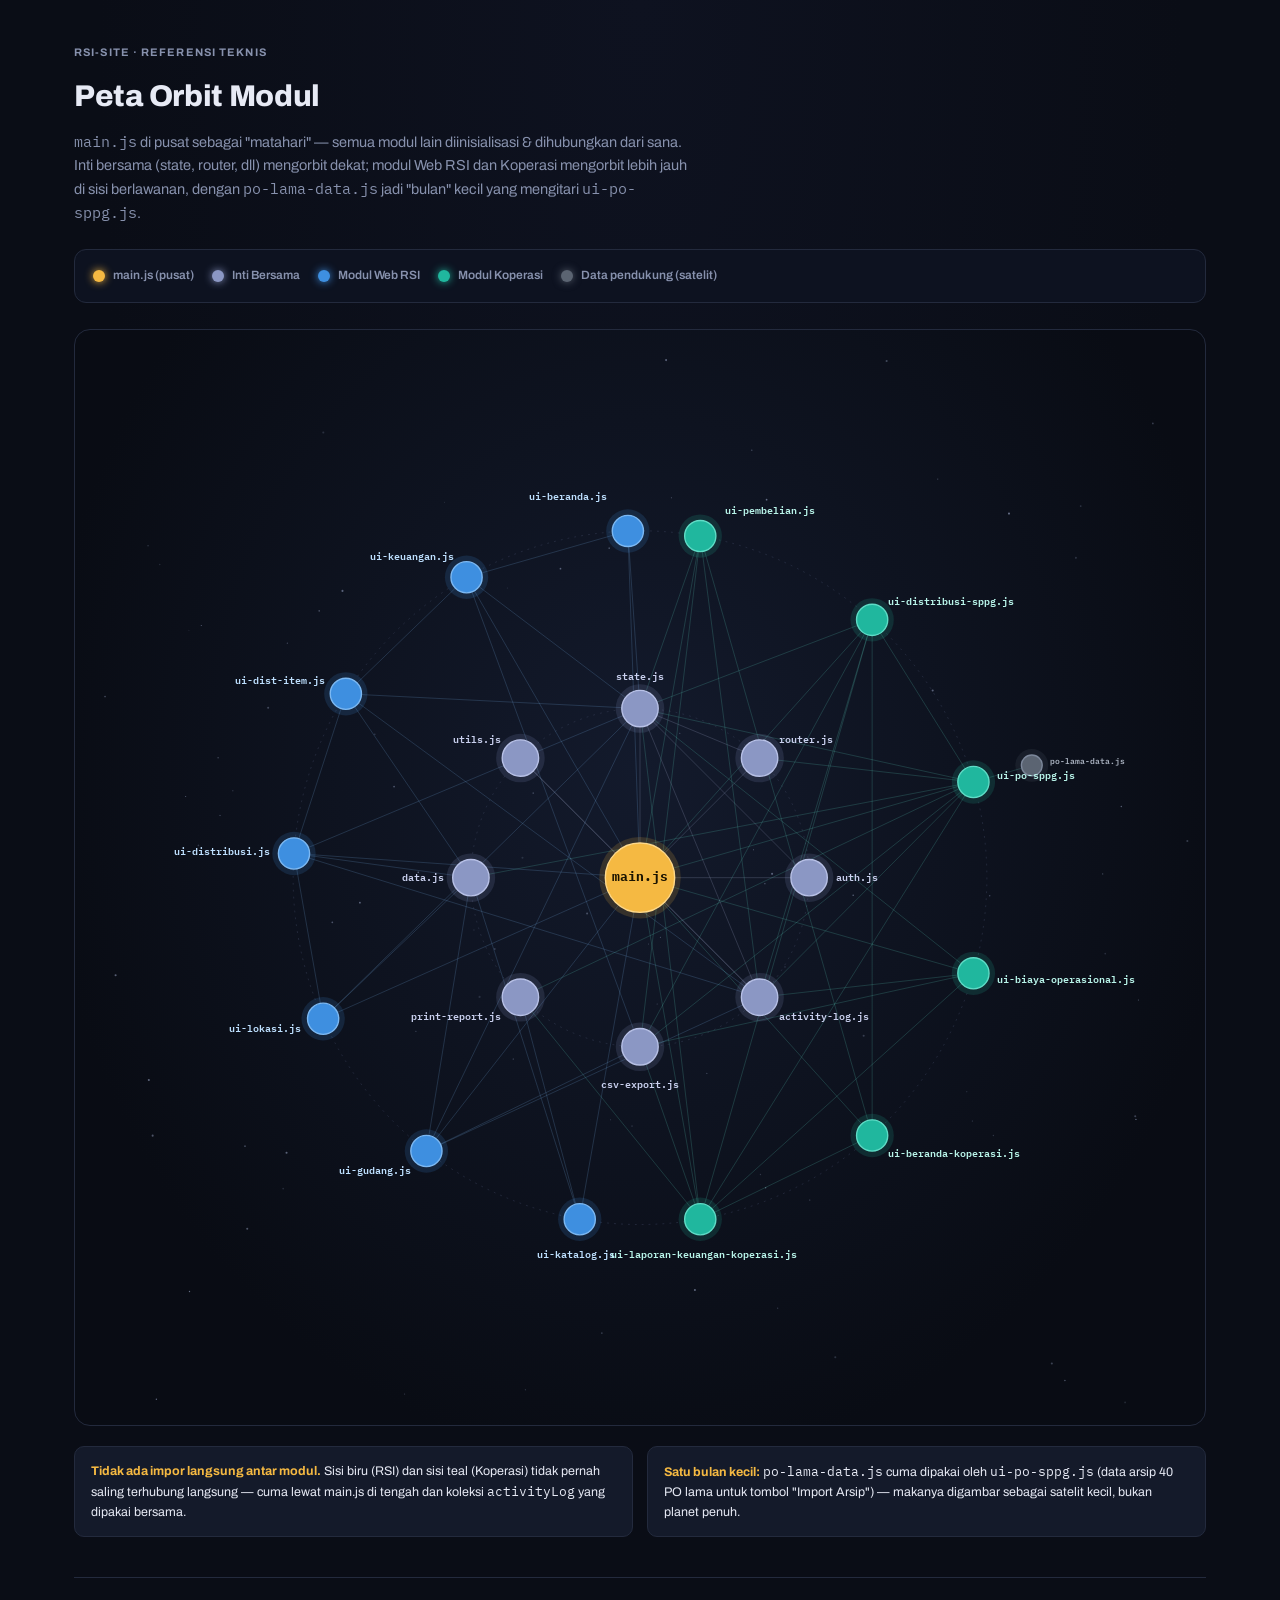
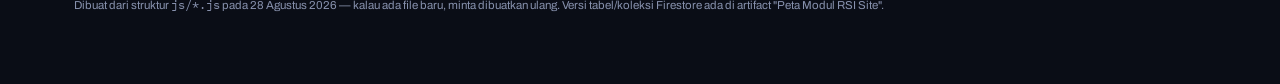
==== docs/peta-modul-orbit.html @ f0ad8dfe "Add PO SPPG workflow, purchase-to-order linking, and margin/profit tracking - New "PO dari SPPG" mod" ====
<!doctype html>
<html lang="id">
<head>
<meta charset="UTF-8">
<title>Peta Orbit Modul — rsi-site</title>
<meta name="viewport" content="width=device-width, initial-scale=1">
<link rel="preconnect" href="https://fonts.googleapis.com">
<link rel="preconnect" href="https://fonts.gstatic.com" crossorigin>
<link href="https://fonts.googleapis.com/css2?family=IBM+Plex+Mono:wght@400;500;600;700&family=Archivo:wght@400;500;600;700;800&display=swap" rel="stylesheet">
<style>
  :root{
    --bg:#0A0D16;
    --bg2:#0E1220;
    --panel:#11162399;
    --ink:#E7EAF5;
    --muted:#8791AD;
    --line:#232A3D;
    --main:#F5B942;
    --shared:#8B97C4;
    --rsi:#3E8FE0;
    --kop:#20B79E;
    --moon:#5B6472;
  }
  *{box-sizing:border-box;}
  body{
    margin:0;background:radial-gradient(ellipse at 50% 0%, var(--bg2) 0%, var(--bg) 60%);
    color:var(--ink);font-family:"Archivo",-apple-system,"Segoe UI",sans-serif;
    line-height:1.6;
  }
  .wrap{max-width:1180px;margin:0 auto;padding:44px 24px 70px;}
  .mono{font-family:"IBM Plex Mono",ui-monospace,monospace;}

  .eyebrow{
    font-size:11px;font-weight:700;letter-spacing:0.1em;text-transform:uppercase;
    color:var(--muted);margin-bottom:10px;
  }
  h1{font-size:30px;font-weight:800;margin:0 0 10px;letter-spacing:-0.01em;text-wrap:balance;}
  .lede{font-size:14.5px;color:var(--muted);max-width:620px;margin:0 0 24px;}

  .legend{
    display:flex;flex-wrap:wrap;gap:18px;padding:16px 18px;border:1px solid var(--line);
    border-radius:12px;background:#0D1220;
  }
  .legend-item{display:flex;align-items:center;gap:8px;font-size:12px;color:var(--muted);font-weight:600;}
  .dot{width:12px;height:12px;border-radius:50%;flex-shrink:0;box-shadow:0 0 8px currentColor;}
  .dot.main{background:var(--main);color:var(--main);}
  .dot.shared{background:var(--shared);color:var(--shared);}
  .dot.rsi{background:var(--rsi);color:var(--rsi);}
  .dot.kop{background:var(--kop);color:var(--kop);}
  .dot.moon{background:var(--moon);color:var(--moon);}

  .diagram-frame{
    margin-top:26px;border:1px solid var(--line);border-radius:16px;
    background:radial-gradient(ellipse at 50% 40%, #131A2C 0%, #090C14 75%);
    overflow-x:auto;padding:10px;
  }
  .diagram-frame svg{display:block;margin:0 auto;max-width:100%;height:auto;min-width:640px;}

  .insight-row{display:grid;grid-template-columns:1fr 1fr;gap:14px;margin-top:20px;}
  @media (max-width:760px){.insight-row{grid-template-columns:1fr;}}
  .insight{
    padding:14px 16px;border-radius:10px;background:#141A2A;border:1px solid var(--line);
    font-size:12.5px;color:var(--ink);
  }
  .insight b{color:var(--main);}

  footer{margin-top:40px;padding-top:18px;border-top:1px solid var(--line);font-size:11.5px;color:var(--muted);}
  footer a{color:var(--rsi);}
</style>
</head>
<body>
<div class="wrap">
  <div class="eyebrow">rsi-site &middot; referensi teknis</div>
  <h1>Peta Orbit Modul</h1>
  <p class="lede"><code class="mono">main.js</code> di pusat sebagai "matahari" — semua modul lain diinisialisasi &amp; dihubungkan dari sana. Inti bersama (state, router, dll) mengorbit dekat; modul Web RSI dan Koperasi mengorbit lebih jauh di sisi berlawanan, dengan <code class="mono">po-lama-data.js</code> jadi "bulan" kecil yang mengitari <code class="mono">ui-po-sppg.js</code>.</p>

  <div class="legend">
    <div class="legend-item"><span class="dot main"></span>main.js (pusat)</div>
    <div class="legend-item"><span class="dot shared"></span>Inti Bersama</div>
    <div class="legend-item"><span class="dot rsi"></span>Modul Web RSI</div>
    <div class="legend-item"><span class="dot kop"></span>Modul Koperasi</div>
    <div class="legend-item"><span class="dot moon"></span>Data pendukung (satelit)</div>
  </div>

  <div class="diagram-frame">
<svg viewBox="0 0 1280 1240" role="img" aria-label="Diagram orbit modul rsi-site: main.js di pusat, inti bersama mengorbit dekat, modul Web RSI dan Koperasi mengorbit lebih jauh di sisi berlawanan.">
<g class="stars"><circle cx="414.5" cy="187.1" r="0.6" fill="#AEBBDE" opacity="0.18"/><circle cx="685.9" cy="453.5" r="0.6" fill="#AEBBDE" opacity="0.51"/><circle cx="274.8" cy="106.6" r="1.2" fill="#AEBBDE" opacity="0.18"/><circle cx="116.1" cy="526.4" r="0.6" fill="#AEBBDE" opacity="0.53"/><circle cx="807.2" cy="722.9" r="0.6" fill="#AEBBDE" opacity="0.38"/><circle cx="507.8" cy="1210.6" r="0.6" fill="#AEBBDE" opacity="0.37"/><circle cx="170.5" cy="519.7" r="0.6" fill="#AEBBDE" opacity="0.38"/><circle cx="717.1" cy="845.7" r="0.6" fill="#AEBBDE" opacity="0.38"/><circle cx="817.8" cy="461.8" r="0.6" fill="#AEBBDE" opacity="0.38"/><circle cx="792.3" cy="615.6" r="1.2" fill="#AEBBDE" opacity="0.46"/><circle cx="596.0" cy="1145.1" r="1.0" fill="#AEBBDE" opacity="0.27"/><circle cx="1016.8" cy="866.8" r="0.8" fill="#AEBBDE" opacity="0.18"/><circle cx="384.3" cy="613.9" r="1.0" fill="#AEBBDE" opacity="0.44"/><circle cx="368.6" cy="1215.4" r="0.6" fill="#AEBBDE" opacity="0.35"/><circle cx="211.2" cy="424.1" r="1.2" fill="#AEBBDE" opacity="0.32"/><circle cx="1231.4" cy="96.2" r="1.0" fill="#AEBBDE" opacity="0.29"/><circle cx="448.2" cy="615.9" r="1.2" fill="#AEBBDE" opacity="0.18"/><circle cx="119.8" cy="334.7" r="0.6" fill="#AEBBDE" opacity="0.17"/><circle cx="897.9" cy="802.4" r="1.2" fill="#AEBBDE" opacity="0.26"/><circle cx="493.8" cy="829.1" r="0.6" fill="#AEBBDE" opacity="0.53"/><circle cx="455.0" cy="757.5" r="1.2" fill="#AEBBDE" opacity="0.17"/><circle cx="983.3" cy="160.4" r="0.8" fill="#AEBBDE" opacity="0.31"/><circle cx="1173.5" cy="615.7" r="0.8" fill="#AEBBDE" opacity="0.33"/><circle cx="703.3" cy="1095.4" r="1.2" fill="#AEBBDE" opacity="0.50"/><circle cx="356.4" cy="515.0" r="1.0" fill="#AEBBDE" opacity="0.42"/><circle cx="487.0" cy="286.1" r="0.6" fill="#AEBBDE" opacity="0.22"/><circle cx="296.9" cy="289.3" r="1.2" fill="#AEBBDE" opacity="0.48"/><circle cx="233.4" cy="349.6" r="0.8" fill="#AEBBDE" opacity="0.32"/><circle cx="472.6" cy="702.3" r="0.8" fill="#AEBBDE" opacity="0.43"/><circle cx="659.8" cy="765.8" r="0.6" fill="#AEBBDE" opacity="0.33"/><circle cx="1114.9" cy="1180.3" r="1.2" fill="#AEBBDE" opacity="0.31"/><circle cx="504.5" cy="597.1" r="1.2" fill="#AEBBDE" opacity="0.17"/><circle cx="86.2" cy="258.9" r="0.8" fill="#AEBBDE" opacity="0.19"/><circle cx="768.9" cy="127.0" r="0.8" fill="#AEBBDE" opacity="0.36"/><circle cx="1214.7" cy="761.0" r="0.6" fill="#AEBBDE" opacity="0.50"/><circle cx="786.0" cy="184.2" r="1.0" fill="#AEBBDE" opacity="0.53"/><circle cx="770.9" cy="587.9" r="0.6" fill="#AEBBDE" opacity="0.49"/><circle cx="1271.2" cy="577.8" r="1.2" fill="#AEBBDE" opacity="0.27"/><circle cx="184.5" cy="929.6" r="1.0" fill="#AEBBDE" opacity="0.34"/><circle cx="885.8" cy="640.3" r="0.8" fill="#AEBBDE" opacity="0.53"/><circle cx="676.2" cy="181.8" r="0.6" fill="#AEBBDE" opacity="0.45"/><circle cx="381.6" cy="797.2" r="0.6" fill="#AEBBDE" opacity="0.43"/><circle cx="334.2" cy="454.7" r="0.8" fill="#AEBBDE" opacity="0.29"/><circle cx="285.2" cy="671.5" r="1.0" fill="#AEBBDE" opacity="0.40"/><circle cx="784.9" cy="977.6" r="0.8" fill="#AEBBDE" opacity="0.47"/><circle cx="1047.5" cy="917.4" r="0.8" fill="#AEBBDE" opacity="0.23"/><circle cx="630.8" cy="906.4" r="0.6" fill="#AEBBDE" opacity="0.47"/><circle cx="604.5" cy="240.1" r="1.0" fill="#AEBBDE" opacity="0.33"/><circle cx="1199.4" cy="1225.2" r="1.0" fill="#AEBBDE" opacity="0.18"/><circle cx="130.8" cy="582.9" r="1.0" fill="#AEBBDE" opacity="0.23"/><circle cx="798.8" cy="1116.4" r="0.6" fill="#AEBBDE" opacity="0.34"/><circle cx="835.8" cy="991.6" r="0.6" fill="#AEBBDE" opacity="0.48"/><circle cx="153.5" cy="481.8" r="0.8" fill="#AEBBDE" opacity="0.34"/><circle cx="228.5" cy="978.5" r="1.0" fill="#AEBBDE" opacity="0.18"/><circle cx="1211.1" cy="895.1" r="1.2" fill="#AEBBDE" opacity="0.31"/><circle cx="1211.9" cy="898.8" r="0.8" fill="#AEBBDE" opacity="0.55"/><circle cx="35.3" cy="732.6" r="1.2" fill="#AEBBDE" opacity="0.47"/><circle cx="187.1" cy="1024.9" r="1.2" fill="#AEBBDE" opacity="0.41"/><circle cx="448.5" cy="680.3" r="0.8" fill="#AEBBDE" opacity="0.16"/><circle cx="1023.2" cy="900.7" r="0.6" fill="#AEBBDE" opacity="0.36"/><circle cx="1195.0" cy="537.9" r="0.8" fill="#AEBBDE" opacity="0.48"/><circle cx="270.1" cy="312.3" r="1.0" fill="#AEBBDE" opacity="0.35"/><circle cx="977.5" cy="404.2" r="1.2" fill="#AEBBDE" opacity="0.48"/><circle cx="78.0" cy="917.5" r="1.2" fill="#AEBBDE" opacity="0.41"/><circle cx="1043.3" cy="640.8" r="0.8" fill="#AEBBDE" opacity="0.36"/><circle cx="670.1" cy="23.2" r="1.2" fill="#AEBBDE" opacity="0.46"/><circle cx="778.9" cy="962.3" r="0.8" fill="#AEBBDE" opacity="0.22"/><circle cx="606.1" cy="899.2" r="0.6" fill="#AEBBDE" opacity="0.28"/><circle cx="663.5" cy="688.7" r="0.6" fill="#AEBBDE" opacity="0.50"/><circle cx="72.7" cy="237.2" r="0.6" fill="#AEBBDE" opacity="0.46"/><circle cx="649.9" cy="696.5" r="0.6" fill="#AEBBDE" opacity="0.33"/><circle cx="784.0" cy="626.9" r="0.8" fill="#AEBBDE" opacity="0.43"/><circle cx="579.0" cy="661.3" r="1.2" fill="#AEBBDE" opacity="0.35"/><circle cx="317.0" cy="648.8" r="1.0" fill="#AEBBDE" opacity="0.52"/><circle cx="1142.7" cy="251.2" r="1.2" fill="#AEBBDE" opacity="0.20"/><circle cx="155.7" cy="548.2" r="0.6" fill="#AEBBDE" opacity="0.42"/><circle cx="548.3" cy="263.7" r="1.0" fill="#AEBBDE" opacity="0.46"/><circle cx="1148.2" cy="191.5" r="1.0" fill="#AEBBDE" opacity="0.21"/><circle cx="1130.0" cy="1199.8" r="0.8" fill="#AEBBDE" opacity="0.45"/><circle cx="120.5" cy="1097.3" r="0.8" fill="#AEBBDE" opacity="0.55"/><circle cx="1065.5" cy="200.2" r="1.2" fill="#AEBBDE" opacity="0.55"/><circle cx="516.9" cy="522.4" r="1.0" fill="#AEBBDE" opacity="0.28"/><circle cx="924.4" cy="24.2" r="1.2" fill="#AEBBDE" opacity="0.33"/><circle cx="23.1" cy="411.1" r="1.0" fill="#AEBBDE" opacity="0.35"/><circle cx="82.3" cy="1221.5" r="0.8" fill="#AEBBDE" opacity="0.54"/><circle cx="134.1" cy="329.3" r="0.6" fill="#AEBBDE" opacity="0.51"/><circle cx="232.4" cy="937.2" r="1.2" fill="#AEBBDE" opacity="0.49"/><circle cx="865.2" cy="1173.0" r="1.2" fill="#AEBBDE" opacity="0.21"/><circle cx="1176.5" cy="707.5" r="1.0" fill="#AEBBDE" opacity="0.19"/><circle cx="73.6" cy="853.4" r="1.2" fill="#AEBBDE" opacity="0.51"/></g>
<circle cx="640" cy="620" r="195" fill="none" stroke="#39415A" stroke-width="1" stroke-dasharray="2 6" opacity="0.6"/>
<circle cx="640" cy="620" r="400" fill="none" stroke="#39415A" stroke-width="1" stroke-dasharray="2 6" opacity="0.6"/>
<g class="edges"><line x1="640.0" y1="620.0" x2="640.0" y2="425.0" stroke="#B7C0E6" stroke-width="1" opacity="0.22"/><line x1="640.0" y1="620.0" x2="502.1" y2="482.1" stroke="#B7C0E6" stroke-width="1" opacity="0.22"/><line x1="640.0" y1="620.0" x2="777.9" y2="482.1" stroke="#B7C0E6" stroke-width="1" opacity="0.22"/><line x1="640.0" y1="620.0" x2="835.0" y2="620.0" stroke="#B7C0E6" stroke-width="1" opacity="0.22"/><line x1="640.0" y1="620.0" x2="777.9" y2="757.9" stroke="#B7C0E6" stroke-width="1" opacity="0.22"/><line x1="640.0" y1="620.0" x2="570.5" y2="1013.9" stroke="#7CB8F2" stroke-width="1" opacity="0.22"/><line x1="640.0" y1="620.0" x2="393.7" y2="935.2" stroke="#7CB8F2" stroke-width="1" opacity="0.22"/><line x1="640.0" y1="620.0" x2="274.6" y2="782.7" stroke="#7CB8F2" stroke-width="1" opacity="0.22"/><line x1="640.0" y1="620.0" x2="241.0" y2="592.1" stroke="#7CB8F2" stroke-width="1" opacity="0.22"/><line x1="640.0" y1="620.0" x2="440.0" y2="273.6" stroke="#7CB8F2" stroke-width="1" opacity="0.22"/><line x1="640.0" y1="620.0" x2="626.0" y2="220.2" stroke="#7CB8F2" stroke-width="1" opacity="0.22"/><line x1="640.0" y1="620.0" x2="709.5" y2="226.1" stroke="#5FDCC6" stroke-width="1" opacity="0.22"/><line x1="640.0" y1="620.0" x2="907.7" y2="322.7" stroke="#5FDCC6" stroke-width="1" opacity="0.22"/><line x1="640.0" y1="620.0" x2="1024.5" y2="509.7" stroke="#5FDCC6" stroke-width="1" opacity="0.22"/><line x1="640.0" y1="620.0" x2="1024.5" y2="730.3" stroke="#5FDCC6" stroke-width="1" opacity="0.22"/><line x1="640.0" y1="620.0" x2="907.7" y2="917.3" stroke="#5FDCC6" stroke-width="1" opacity="0.22"/><line x1="640.0" y1="620.0" x2="709.5" y2="1013.9" stroke="#5FDCC6" stroke-width="1" opacity="0.22"/><line x1="777.9" y1="482.1" x2="640.0" y2="425.0" stroke="#B7C0E6" stroke-width="1" opacity="0.22"/><line x1="835.0" y1="620.0" x2="640.0" y2="425.0" stroke="#B7C0E6" stroke-width="1" opacity="0.22"/><line x1="777.9" y1="757.9" x2="640.0" y2="425.0" stroke="#B7C0E6" stroke-width="1" opacity="0.22"/><line x1="777.9" y1="757.9" x2="502.1" y2="482.1" stroke="#B7C0E6" stroke-width="1" opacity="0.22"/><line x1="570.5" y1="1013.9" x2="445.0" y2="620.0" stroke="#7CB8F2" stroke-width="1" opacity="0.22"/><line x1="570.5" y1="1013.9" x2="502.1" y2="757.9" stroke="#7CB8F2" stroke-width="1" opacity="0.22"/><line x1="393.7" y1="935.2" x2="640.0" y2="425.0" stroke="#7CB8F2" stroke-width="1" opacity="0.22"/><line x1="393.7" y1="935.2" x2="445.0" y2="620.0" stroke="#7CB8F2" stroke-width="1" opacity="0.22"/><line x1="393.7" y1="935.2" x2="777.9" y2="757.9" stroke="#7CB8F2" stroke-width="1" opacity="0.22"/><line x1="393.7" y1="935.2" x2="640.0" y2="815.0" stroke="#7CB8F2" stroke-width="1" opacity="0.22"/><line x1="274.6" y1="782.7" x2="640.0" y2="425.0" stroke="#7CB8F2" stroke-width="1" opacity="0.22"/><line x1="274.6" y1="782.7" x2="445.0" y2="620.0" stroke="#7CB8F2" stroke-width="1" opacity="0.22"/><line x1="241.0" y1="592.1" x2="640.0" y2="425.0" stroke="#7CB8F2" stroke-width="1" opacity="0.22"/><line x1="241.0" y1="592.1" x2="445.0" y2="620.0" stroke="#7CB8F2" stroke-width="1" opacity="0.22"/><line x1="241.0" y1="592.1" x2="300.8" y2="408.0" stroke="#7CB8F2" stroke-width="1" opacity="0.22"/><line x1="241.0" y1="592.1" x2="274.6" y2="782.7" stroke="#7CB8F2" stroke-width="1" opacity="0.22"/><line x1="241.0" y1="592.1" x2="777.9" y2="757.9" stroke="#7CB8F2" stroke-width="1" opacity="0.22"/><line x1="300.8" y1="408.0" x2="640.0" y2="425.0" stroke="#7CB8F2" stroke-width="1" opacity="0.22"/><line x1="300.8" y1="408.0" x2="445.0" y2="620.0" stroke="#7CB8F2" stroke-width="1" opacity="0.22"/><line x1="300.8" y1="408.0" x2="777.9" y2="757.9" stroke="#7CB8F2" stroke-width="1" opacity="0.22"/><line x1="440.0" y1="273.6" x2="640.0" y2="425.0" stroke="#7CB8F2" stroke-width="1" opacity="0.22"/><line x1="440.0" y1="273.6" x2="300.8" y2="408.0" stroke="#7CB8F2" stroke-width="1" opacity="0.22"/><line x1="440.0" y1="273.6" x2="640.0" y2="815.0" stroke="#7CB8F2" stroke-width="1" opacity="0.22"/><line x1="626.0" y1="220.2" x2="640.0" y2="425.0" stroke="#7CB8F2" stroke-width="1" opacity="0.22"/><line x1="626.0" y1="220.2" x2="440.0" y2="273.6" stroke="#7CB8F2" stroke-width="1" opacity="0.22"/><line x1="709.5" y1="226.1" x2="640.0" y2="425.0" stroke="#5FDCC6" stroke-width="1" opacity="0.22"/><line x1="709.5" y1="226.1" x2="777.9" y2="757.9" stroke="#5FDCC6" stroke-width="1" opacity="0.22"/><line x1="709.5" y1="226.1" x2="640.0" y2="815.0" stroke="#5FDCC6" stroke-width="1" opacity="0.22"/><line x1="907.7" y1="322.7" x2="640.0" y2="425.0" stroke="#5FDCC6" stroke-width="1" opacity="0.22"/><line x1="907.7" y1="322.7" x2="777.9" y2="757.9" stroke="#5FDCC6" stroke-width="1" opacity="0.22"/><line x1="907.7" y1="322.7" x2="640.0" y2="815.0" stroke="#5FDCC6" stroke-width="1" opacity="0.22"/><line x1="907.7" y1="322.7" x2="1024.5" y2="509.7" stroke="#5FDCC6" stroke-width="1" opacity="0.22"/><line x1="1024.5" y1="509.7" x2="640.0" y2="425.0" stroke="#5FDCC6" stroke-width="1" opacity="0.22"/><line x1="1024.5" y1="509.7" x2="445.0" y2="620.0" stroke="#5FDCC6" stroke-width="1" opacity="0.22"/><line x1="1024.5" y1="509.7" x2="777.9" y2="757.9" stroke="#5FDCC6" stroke-width="1" opacity="0.22"/><line x1="1024.5" y1="509.7" x2="640.0" y2="815.0" stroke="#5FDCC6" stroke-width="1" opacity="0.22"/><line x1="1024.5" y1="509.7" x2="502.1" y2="757.9" stroke="#5FDCC6" stroke-width="1" opacity="0.22"/><line x1="1024.5" y1="509.7" x2="777.9" y2="482.1" stroke="#5FDCC6" stroke-width="1" opacity="0.22"/><line x1="1024.5" y1="509.7" x2="1091.8" y2="490.5" stroke="#5FDCC6" stroke-width="1" opacity="0.22"/><line x1="1024.5" y1="730.3" x2="640.0" y2="425.0" stroke="#5FDCC6" stroke-width="1" opacity="0.22"/><line x1="1024.5" y1="730.3" x2="777.9" y2="757.9" stroke="#5FDCC6" stroke-width="1" opacity="0.22"/><line x1="1024.5" y1="730.3" x2="640.0" y2="815.0" stroke="#5FDCC6" stroke-width="1" opacity="0.22"/><line x1="907.7" y1="917.3" x2="709.5" y2="226.1" stroke="#5FDCC6" stroke-width="1" opacity="0.22"/><line x1="907.7" y1="917.3" x2="907.7" y2="322.7" stroke="#5FDCC6" stroke-width="1" opacity="0.22"/><line x1="907.7" y1="917.3" x2="709.5" y2="1013.9" stroke="#5FDCC6" stroke-width="1" opacity="0.22"/><line x1="709.5" y1="1013.9" x2="640.0" y2="425.0" stroke="#5FDCC6" stroke-width="1" opacity="0.22"/><line x1="709.5" y1="1013.9" x2="907.7" y2="322.7" stroke="#5FDCC6" stroke-width="1" opacity="0.22"/><line x1="709.5" y1="1013.9" x2="1024.5" y2="509.7" stroke="#5FDCC6" stroke-width="1" opacity="0.22"/><line x1="709.5" y1="1013.9" x2="1024.5" y2="730.3" stroke="#5FDCC6" stroke-width="1" opacity="0.22"/><line x1="709.5" y1="1013.9" x2="640.0" y2="815.0" stroke="#5FDCC6" stroke-width="1" opacity="0.22"/><line x1="709.5" y1="1013.9" x2="502.1" y2="757.9" stroke="#5FDCC6" stroke-width="1" opacity="0.22"/></g>
<g class="nodes">
    <circle cx="640.0" cy="620.0" r="47" fill="#F5B942" opacity="0.16"/>
    <circle cx="640.0" cy="620.0" r="40" fill="#F5B942" stroke="#FFD98A" stroke-width="1.6"/>

    <circle cx="640.0" cy="425.0" r="28" fill="#8B97C4" opacity="0.16"/>
    <circle cx="640.0" cy="425.0" r="21" fill="#8B97C4" stroke="#B7C0E6" stroke-width="1.6"/>

    <circle cx="777.9" cy="482.1" r="28" fill="#8B97C4" opacity="0.16"/>
    <circle cx="777.9" cy="482.1" r="21" fill="#8B97C4" stroke="#B7C0E6" stroke-width="1.6"/>

    <circle cx="835.0" cy="620.0" r="28" fill="#8B97C4" opacity="0.16"/>
    <circle cx="835.0" cy="620.0" r="21" fill="#8B97C4" stroke="#B7C0E6" stroke-width="1.6"/>

    <circle cx="777.9" cy="757.9" r="28" fill="#8B97C4" opacity="0.16"/>
    <circle cx="777.9" cy="757.9" r="21" fill="#8B97C4" stroke="#B7C0E6" stroke-width="1.6"/>

    <circle cx="640.0" cy="815.0" r="28" fill="#8B97C4" opacity="0.16"/>
    <circle cx="640.0" cy="815.0" r="21" fill="#8B97C4" stroke="#B7C0E6" stroke-width="1.6"/>

    <circle cx="502.1" cy="757.9" r="28" fill="#8B97C4" opacity="0.16"/>
    <circle cx="502.1" cy="757.9" r="21" fill="#8B97C4" stroke="#B7C0E6" stroke-width="1.6"/>

    <circle cx="445.0" cy="620.0" r="28" fill="#8B97C4" opacity="0.16"/>
    <circle cx="445.0" cy="620.0" r="21" fill="#8B97C4" stroke="#B7C0E6" stroke-width="1.6"/>

    <circle cx="502.1" cy="482.1" r="28" fill="#8B97C4" opacity="0.16"/>
    <circle cx="502.1" cy="482.1" r="21" fill="#8B97C4" stroke="#B7C0E6" stroke-width="1.6"/>

    <circle cx="570.5" cy="1013.9" r="25" fill="#3E8FE0" opacity="0.16"/>
    <circle cx="570.5" cy="1013.9" r="18" fill="#3E8FE0" stroke="#7CB8F2" stroke-width="1.6"/>

    <circle cx="393.7" cy="935.2" r="25" fill="#3E8FE0" opacity="0.16"/>
    <circle cx="393.7" cy="935.2" r="18" fill="#3E8FE0" stroke="#7CB8F2" stroke-width="1.6"/>

    <circle cx="274.6" cy="782.7" r="25" fill="#3E8FE0" opacity="0.16"/>
    <circle cx="274.6" cy="782.7" r="18" fill="#3E8FE0" stroke="#7CB8F2" stroke-width="1.6"/>

    <circle cx="241.0" cy="592.1" r="25" fill="#3E8FE0" opacity="0.16"/>
    <circle cx="241.0" cy="592.1" r="18" fill="#3E8FE0" stroke="#7CB8F2" stroke-width="1.6"/>

    <circle cx="300.8" cy="408.0" r="25" fill="#3E8FE0" opacity="0.16"/>
    <circle cx="300.8" cy="408.0" r="18" fill="#3E8FE0" stroke="#7CB8F2" stroke-width="1.6"/>

    <circle cx="440.0" cy="273.6" r="25" fill="#3E8FE0" opacity="0.16"/>
    <circle cx="440.0" cy="273.6" r="18" fill="#3E8FE0" stroke="#7CB8F2" stroke-width="1.6"/>

    <circle cx="626.0" cy="220.2" r="25" fill="#3E8FE0" opacity="0.16"/>
    <circle cx="626.0" cy="220.2" r="18" fill="#3E8FE0" stroke="#7CB8F2" stroke-width="1.6"/>

    <circle cx="709.5" cy="226.1" r="25" fill="#20B79E" opacity="0.16"/>
    <circle cx="709.5" cy="226.1" r="18" fill="#20B79E" stroke="#5FDCC6" stroke-width="1.6"/>

    <circle cx="907.7" cy="322.7" r="25" fill="#20B79E" opacity="0.16"/>
    <circle cx="907.7" cy="322.7" r="18" fill="#20B79E" stroke="#5FDCC6" stroke-width="1.6"/>

    <circle cx="1024.5" cy="509.7" r="25" fill="#20B79E" opacity="0.16"/>
    <circle cx="1024.5" cy="509.7" r="18" fill="#20B79E" stroke="#5FDCC6" stroke-width="1.6"/>

    <circle cx="1024.5" cy="730.3" r="25" fill="#20B79E" opacity="0.16"/>
    <circle cx="1024.5" cy="730.3" r="18" fill="#20B79E" stroke="#5FDCC6" stroke-width="1.6"/>

    <circle cx="907.7" cy="917.3" r="25" fill="#20B79E" opacity="0.16"/>
    <circle cx="907.7" cy="917.3" r="18" fill="#20B79E" stroke="#5FDCC6" stroke-width="1.6"/>

    <circle cx="709.5" cy="1013.9" r="25" fill="#20B79E" opacity="0.16"/>
    <circle cx="709.5" cy="1013.9" r="18" fill="#20B79E" stroke="#5FDCC6" stroke-width="1.6"/>

    <circle cx="1091.8" cy="490.5" r="19" fill="#5B6472" opacity="0.16"/>
    <circle cx="1091.8" cy="490.5" r="12" fill="#5B6472" stroke="#7C879A" stroke-width="1.6"/>
    </g>
<g class="labels" font-family="IBM Plex Mono, monospace"><text x="640.0" y="624.0" text-anchor="middle" font-size="15" font-weight="800" fill="#1A1300">main.js</text><text x="640.0" y="392.0" text-anchor="middle" font-size="11.5" font-weight="600" fill="#C9D0EE">state.js</text><text x="799.8" y="464.2" text-anchor="start" font-size="11.5" font-weight="600" fill="#C9D0EE">router.js</text><text x="866.0" y="624.0" text-anchor="start" font-size="11.5" font-weight="600" fill="#C9D0EE">auth.js</text><text x="799.8" y="783.8" text-anchor="start" font-size="11.5" font-weight="600" fill="#C9D0EE">activity-log.js</text><text x="640.0" y="863.0" text-anchor="middle" font-size="11.5" font-weight="600" fill="#C9D0EE">csv-export.js</text><text x="480.2" y="783.8" text-anchor="end" font-size="11.5" font-weight="600" fill="#C9D0EE">print-report.js</text><text x="414.0" y="624.0" text-anchor="end" font-size="11.5" font-weight="600" fill="#C9D0EE">data.js</text><text x="480.2" y="464.2" text-anchor="end" font-size="11.5" font-weight="600" fill="#C9D0EE">utils.js</text><text x="565.7" y="1058.5" text-anchor="middle" font-size="11" font-weight="600" fill="#BEE0FF">ui-katalog.js</text><text x="376.5" y="961.3" text-anchor="end" font-size="11" font-weight="600" fill="#BEE0FF">ui-gudang.js</text><text x="249.0" y="798.1" text-anchor="end" font-size="11" font-weight="600" fill="#BEE0FF">ui-lokasi.js</text><text x="213.0" y="594.1" text-anchor="end" font-size="11" font-weight="600" fill="#BEE0FF">ui-distribusi.js</text><text x="277.0" y="397.2" text-anchor="end" font-size="11" font-weight="600" fill="#BEE0FF">ui-dist-item.js</text><text x="426.0" y="253.3" text-anchor="end" font-size="11" font-weight="600" fill="#BEE0FF">ui-keuangan.js</text><text x="602.0" y="185.0" text-anchor="end" font-size="11" font-weight="600" fill="#BEE0FF">ui-beranda.js</text><text x="737.5" y="201.0" text-anchor="start" font-size="11" font-weight="600" fill="#B9F5EA">ui-pembelian.js</text><text x="926.4" y="305.9" text-anchor="start" font-size="11" font-weight="600" fill="#B9F5EA">ui-distribusi-sppg.js</text><text x="1051.4" y="506.0" text-anchor="start" font-size="11" font-weight="600" fill="#B9F5EA">ui-po-sppg.js</text><text x="1051.4" y="742.0" text-anchor="start" font-size="11" font-weight="600" fill="#B9F5EA">ui-biaya-operasional.js</text><text x="926.4" y="942.1" text-anchor="start" font-size="11" font-weight="600" fill="#B9F5EA">ui-beranda-koperasi.js</text><text x="714.3" y="1058.5" text-anchor="middle" font-size="11" font-weight="600" fill="#B9F5EA">ui-laporan-keuangan-koperasi.js</text><text x="1112.9" y="488.4" text-anchor="start" font-size="9.5" font-weight="600" fill="#AAB2C0">po-lama-data.js</text></g>
</svg>
  </div>

  <div class="insight-row">
    <div class="insight"><b>Tidak ada impor langsung antar modul.</b> Sisi biru (RSI) dan sisi teal (Koperasi) tidak pernah saling terhubung langsung — cuma lewat main.js di tengah dan koleksi <code class="mono">activityLog</code> yang dipakai bersama.</div>
    <div class="insight"><b>Satu bulan kecil:</b> <code class="mono">po-lama-data.js</code> cuma dipakai oleh <code class="mono">ui-po-sppg.js</code> (data arsip 40 PO lama untuk tombol "Import Arsip") — makanya digambar sebagai satelit kecil, bukan planet penuh.</div>
  </div>

  <footer>Dibuat dari struktur <code class="mono">js/*.js</code> pada 28 Agustus 2026 — kalau ada file baru, minta dibuatkan ulang. Versi tabel/koleksi Firestore ada di artifact "Peta Modul RSI Site".</footer>
</div>
</body>
</html>
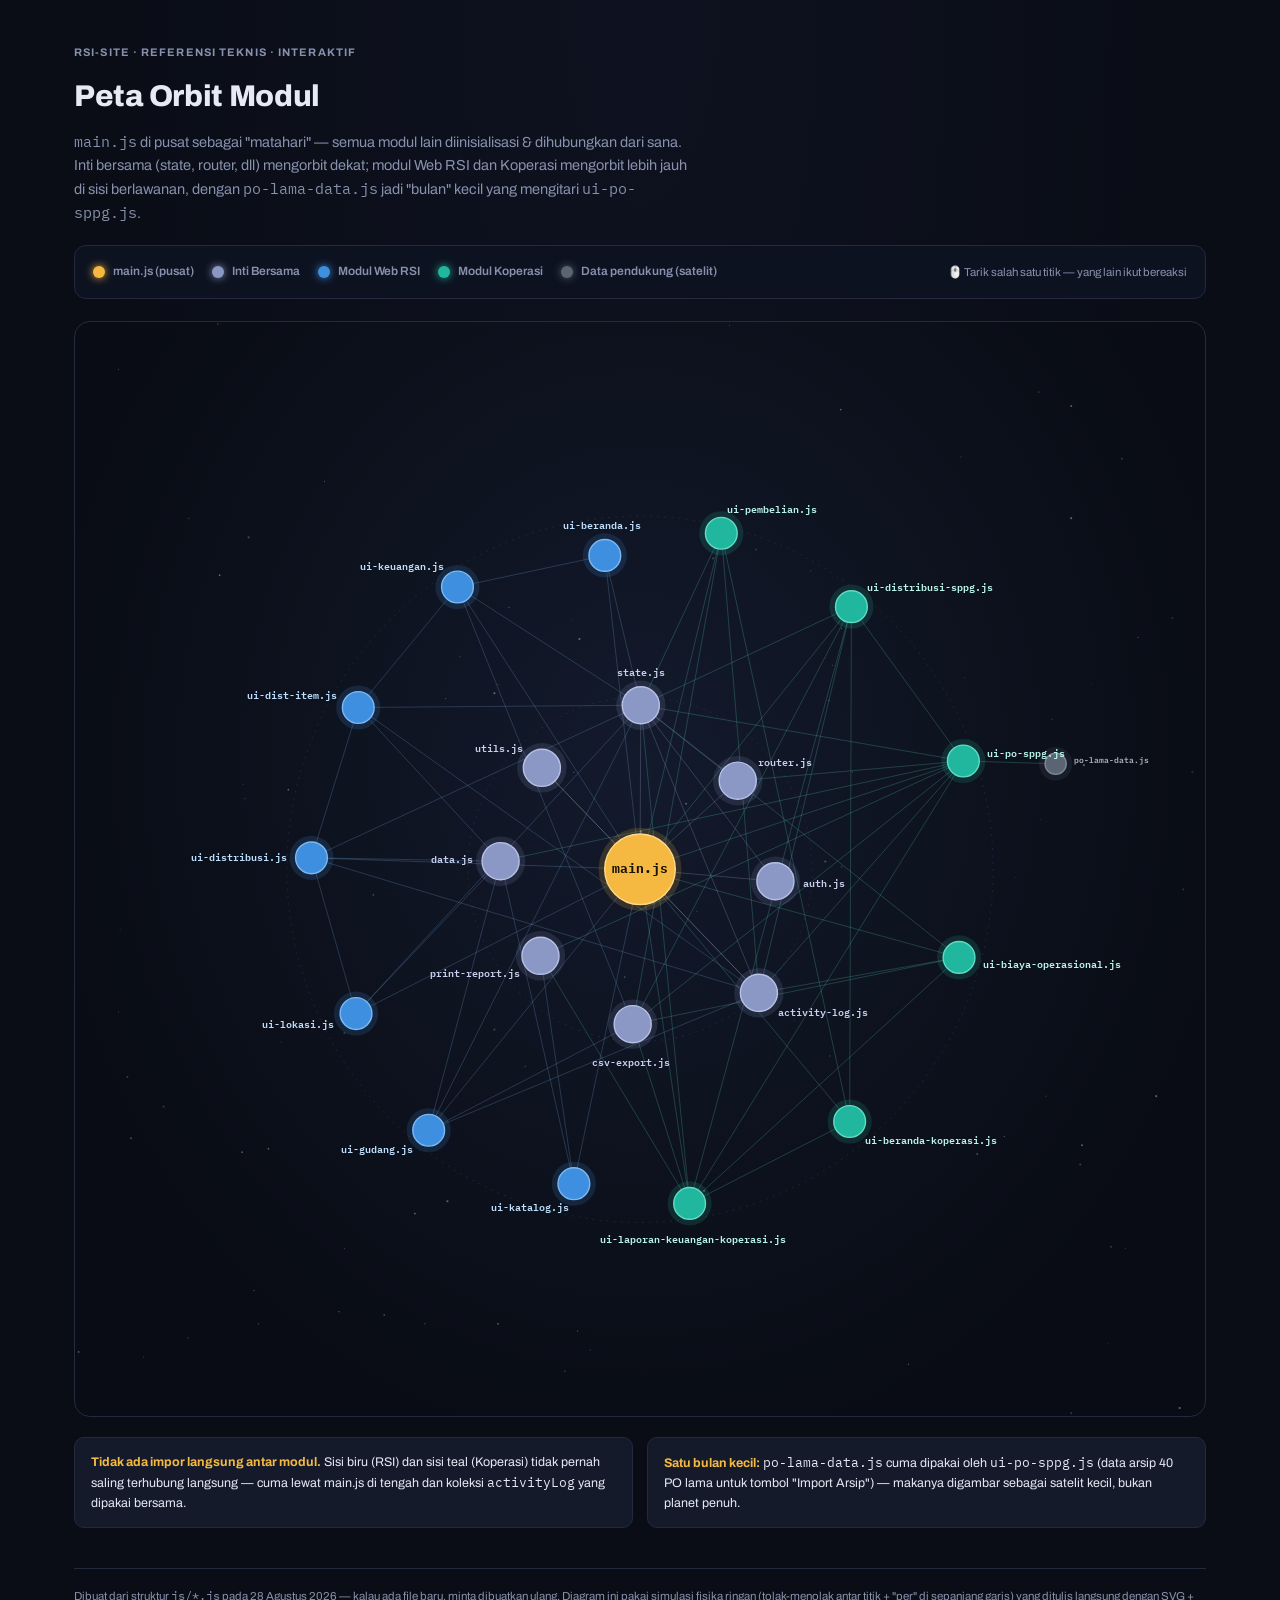
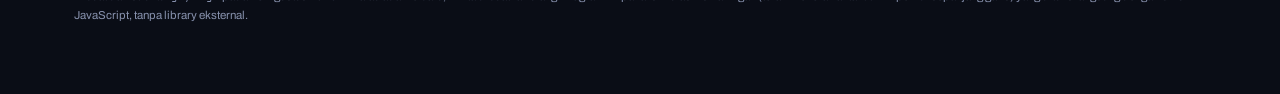
==== commit bea2f956: "Make the module orbit diagram draggable with a small physics simulation main.js stays anchored as a " ====
--- a/docs/peta-modul-orbit.html
+++ b/docs/peta-modul-orbit.html
@@ -11,7 +11,6 @@
   :root{
     --bg:#0A0D16;
     --bg2:#0E1220;
-    --panel:#11162399;
     --ink:#E7EAF5;
     --muted:#8791AD;
     --line:#232A3D;
@@ -35,10 +34,10 @@
     color:var(--muted);margin-bottom:10px;
   }
   h1{font-size:30px;font-weight:800;margin:0 0 10px;letter-spacing:-0.01em;text-wrap:balance;}
-  .lede{font-size:14.5px;color:var(--muted);max-width:620px;margin:0 0 24px;}
+  .lede{font-size:14.5px;color:var(--muted);max-width:620px;margin:0 0 20px;}
 
   .legend{
-    display:flex;flex-wrap:wrap;gap:18px;padding:16px 18px;border:1px solid var(--line);
+    display:flex;flex-wrap:wrap;align-items:center;gap:18px;padding:16px 18px;border:1px solid var(--line);
     border-radius:12px;background:#0D1220;
   }
   .legend-item{display:flex;align-items:center;gap:8px;font-size:12px;color:var(--muted);font-weight:600;}
@@ -48,13 +47,20 @@
   .dot.rsi{background:var(--rsi);color:var(--rsi);}
   .dot.kop{background:var(--kop);color:var(--kop);}
   .dot.moon{background:var(--moon);color:var(--moon);}
+  .hint{
+    margin-left:auto;font-size:11.5px;color:var(--muted);display:flex;align-items:center;gap:6px;
+  }
 
   .diagram-frame{
-    margin-top:26px;border:1px solid var(--line);border-radius:16px;
+    margin-top:22px;border:1px solid var(--line);border-radius:16px;
     background:radial-gradient(ellipse at 50% 40%, #131A2C 0%, #090C14 75%);
-    overflow-x:auto;padding:10px;
-  }
-  .diagram-frame svg{display:block;margin:0 auto;max-width:100%;height:auto;min-width:640px;}
+    overflow:hidden;
+  }
+  #graph{display:block;width:100%;height:auto;touch-action:none;}
+  #graph .node-hit{cursor:grab;}
+  #graph .node-hit:active{cursor:grabbing;}
+  #graph .label{font-family:"IBM Plex Mono",monospace;pointer-events:none;-webkit-user-select:none;user-select:none;}
+  #graph .edge{pointer-events:none;}
 
   .insight-row{display:grid;grid-template-columns:1fr 1fr;gap:14px;margin-top:20px;}
   @media (max-width:760px){.insight-row{grid-template-columns:1fr;}}
@@ -65,12 +71,11 @@
   .insight b{color:var(--main);}
 
   footer{margin-top:40px;padding-top:18px;border-top:1px solid var(--line);font-size:11.5px;color:var(--muted);}
-  footer a{color:var(--rsi);}
 </style>
 </head>
 <body>
 <div class="wrap">
-  <div class="eyebrow">rsi-site &middot; referensi teknis</div>
+  <div class="eyebrow">rsi-site &middot; referensi teknis &middot; interaktif</div>
   <h1>Peta Orbit Modul</h1>
   <p class="lede"><code class="mono">main.js</code> di pusat sebagai "matahari" — semua modul lain diinisialisasi &amp; dihubungkan dari sana. Inti bersama (state, router, dll) mengorbit dekat; modul Web RSI dan Koperasi mengorbit lebih jauh di sisi berlawanan, dengan <code class="mono">po-lama-data.js</code> jadi "bulan" kecil yang mengitari <code class="mono">ui-po-sppg.js</code>.</p>
 
@@ -80,86 +85,11 @@
     <div class="legend-item"><span class="dot rsi"></span>Modul Web RSI</div>
     <div class="legend-item"><span class="dot kop"></span>Modul Koperasi</div>
     <div class="legend-item"><span class="dot moon"></span>Data pendukung (satelit)</div>
+    <div class="hint">🖱️ Tarik salah satu titik — yang lain ikut bereaksi</div>
   </div>
 
   <div class="diagram-frame">
-<svg viewBox="0 0 1280 1240" role="img" aria-label="Diagram orbit modul rsi-site: main.js di pusat, inti bersama mengorbit dekat, modul Web RSI dan Koperasi mengorbit lebih jauh di sisi berlawanan.">
-<g class="stars"><circle cx="414.5" cy="187.1" r="0.6" fill="#AEBBDE" opacity="0.18"/><circle cx="685.9" cy="453.5" r="0.6" fill="#AEBBDE" opacity="0.51"/><circle cx="274.8" cy="106.6" r="1.2" fill="#AEBBDE" opacity="0.18"/><circle cx="116.1" cy="526.4" r="0.6" fill="#AEBBDE" opacity="0.53"/><circle cx="807.2" cy="722.9" r="0.6" fill="#AEBBDE" opacity="0.38"/><circle cx="507.8" cy="1210.6" r="0.6" fill="#AEBBDE" opacity="0.37"/><circle cx="170.5" cy="519.7" r="0.6" fill="#AEBBDE" opacity="0.38"/><circle cx="717.1" cy="845.7" r="0.6" fill="#AEBBDE" opacity="0.38"/><circle cx="817.8" cy="461.8" r="0.6" fill="#AEBBDE" opacity="0.38"/><circle cx="792.3" cy="615.6" r="1.2" fill="#AEBBDE" opacity="0.46"/><circle cx="596.0" cy="1145.1" r="1.0" fill="#AEBBDE" opacity="0.27"/><circle cx="1016.8" cy="866.8" r="0.8" fill="#AEBBDE" opacity="0.18"/><circle cx="384.3" cy="613.9" r="1.0" fill="#AEBBDE" opacity="0.44"/><circle cx="368.6" cy="1215.4" r="0.6" fill="#AEBBDE" opacity="0.35"/><circle cx="211.2" cy="424.1" r="1.2" fill="#AEBBDE" opacity="0.32"/><circle cx="1231.4" cy="96.2" r="1.0" fill="#AEBBDE" opacity="0.29"/><circle cx="448.2" cy="615.9" r="1.2" fill="#AEBBDE" opacity="0.18"/><circle cx="119.8" cy="334.7" r="0.6" fill="#AEBBDE" opacity="0.17"/><circle cx="897.9" cy="802.4" r="1.2" fill="#AEBBDE" opacity="0.26"/><circle cx="493.8" cy="829.1" r="0.6" fill="#AEBBDE" opacity="0.53"/><circle cx="455.0" cy="757.5" r="1.2" fill="#AEBBDE" opacity="0.17"/><circle cx="983.3" cy="160.4" r="0.8" fill="#AEBBDE" opacity="0.31"/><circle cx="1173.5" cy="615.7" r="0.8" fill="#AEBBDE" opacity="0.33"/><circle cx="703.3" cy="1095.4" r="1.2" fill="#AEBBDE" opacity="0.50"/><circle cx="356.4" cy="515.0" r="1.0" fill="#AEBBDE" opacity="0.42"/><circle cx="487.0" cy="286.1" r="0.6" fill="#AEBBDE" opacity="0.22"/><circle cx="296.9" cy="289.3" r="1.2" fill="#AEBBDE" opacity="0.48"/><circle cx="233.4" cy="349.6" r="0.8" fill="#AEBBDE" opacity="0.32"/><circle cx="472.6" cy="702.3" r="0.8" fill="#AEBBDE" opacity="0.43"/><circle cx="659.8" cy="765.8" r="0.6" fill="#AEBBDE" opacity="0.33"/><circle cx="1114.9" cy="1180.3" r="1.2" fill="#AEBBDE" opacity="0.31"/><circle cx="504.5" cy="597.1" r="1.2" fill="#AEBBDE" opacity="0.17"/><circle cx="86.2" cy="258.9" r="0.8" fill="#AEBBDE" opacity="0.19"/><circle cx="768.9" cy="127.0" r="0.8" fill="#AEBBDE" opacity="0.36"/><circle cx="1214.7" cy="761.0" r="0.6" fill="#AEBBDE" opacity="0.50"/><circle cx="786.0" cy="184.2" r="1.0" fill="#AEBBDE" opacity="0.53"/><circle cx="770.9" cy="587.9" r="0.6" fill="#AEBBDE" opacity="0.49"/><circle cx="1271.2" cy="577.8" r="1.2" fill="#AEBBDE" opacity="0.27"/><circle cx="184.5" cy="929.6" r="1.0" fill="#AEBBDE" opacity="0.34"/><circle cx="885.8" cy="640.3" r="0.8" fill="#AEBBDE" opacity="0.53"/><circle cx="676.2" cy="181.8" r="0.6" fill="#AEBBDE" opacity="0.45"/><circle cx="381.6" cy="797.2" r="0.6" fill="#AEBBDE" opacity="0.43"/><circle cx="334.2" cy="454.7" r="0.8" fill="#AEBBDE" opacity="0.29"/><circle cx="285.2" cy="671.5" r="1.0" fill="#AEBBDE" opacity="0.40"/><circle cx="784.9" cy="977.6" r="0.8" fill="#AEBBDE" opacity="0.47"/><circle cx="1047.5" cy="917.4" r="0.8" fill="#AEBBDE" opacity="0.23"/><circle cx="630.8" cy="906.4" r="0.6" fill="#AEBBDE" opacity="0.47"/><circle cx="604.5" cy="240.1" r="1.0" fill="#AEBBDE" opacity="0.33"/><circle cx="1199.4" cy="1225.2" r="1.0" fill="#AEBBDE" opacity="0.18"/><circle cx="130.8" cy="582.9" r="1.0" fill="#AEBBDE" opacity="0.23"/><circle cx="798.8" cy="1116.4" r="0.6" fill="#AEBBDE" opacity="0.34"/><circle cx="835.8" cy="991.6" r="0.6" fill="#AEBBDE" opacity="0.48"/><circle cx="153.5" cy="481.8" r="0.8" fill="#AEBBDE" opacity="0.34"/><circle cx="228.5" cy="978.5" r="1.0" fill="#AEBBDE" opacity="0.18"/><circle cx="1211.1" cy="895.1" r="1.2" fill="#AEBBDE" opacity="0.31"/><circle cx="1211.9" cy="898.8" r="0.8" fill="#AEBBDE" opacity="0.55"/><circle cx="35.3" cy="732.6" r="1.2" fill="#AEBBDE" opacity="0.47"/><circle cx="187.1" cy="1024.9" r="1.2" fill="#AEBBDE" opacity="0.41"/><circle cx="448.5" cy="680.3" r="0.8" fill="#AEBBDE" opacity="0.16"/><circle cx="1023.2" cy="900.7" r="0.6" fill="#AEBBDE" opacity="0.36"/><circle cx="1195.0" cy="537.9" r="0.8" fill="#AEBBDE" opacity="0.48"/><circle cx="270.1" cy="312.3" r="1.0" fill="#AEBBDE" opacity="0.35"/><circle cx="977.5" cy="404.2" r="1.2" fill="#AEBBDE" opacity="0.48"/><circle cx="78.0" cy="917.5" r="1.2" fill="#AEBBDE" opacity="0.41"/><circle cx="1043.3" cy="640.8" r="0.8" fill="#AEBBDE" opacity="0.36"/><circle cx="670.1" cy="23.2" r="1.2" fill="#AEBBDE" opacity="0.46"/><circle cx="778.9" cy="962.3" r="0.8" fill="#AEBBDE" opacity="0.22"/><circle cx="606.1" cy="899.2" r="0.6" fill="#AEBBDE" opacity="0.28"/><circle cx="663.5" cy="688.7" r="0.6" fill="#AEBBDE" opacity="0.50"/><circle cx="72.7" cy="237.2" r="0.6" fill="#AEBBDE" opacity="0.46"/><circle cx="649.9" cy="696.5" r="0.6" fill="#AEBBDE" opacity="0.33"/><circle cx="784.0" cy="626.9" r="0.8" fill="#AEBBDE" opacity="0.43"/><circle cx="579.0" cy="661.3" r="1.2" fill="#AEBBDE" opacity="0.35"/><circle cx="317.0" cy="648.8" r="1.0" fill="#AEBBDE" opacity="0.52"/><circle cx="1142.7" cy="251.2" r="1.2" fill="#AEBBDE" opacity="0.20"/><circle cx="155.7" cy="548.2" r="0.6" fill="#AEBBDE" opacity="0.42"/><circle cx="548.3" cy="263.7" r="1.0" fill="#AEBBDE" opacity="0.46"/><circle cx="1148.2" cy="191.5" r="1.0" fill="#AEBBDE" opacity="0.21"/><circle cx="1130.0" cy="1199.8" r="0.8" fill="#AEBBDE" opacity="0.45"/><circle cx="120.5" cy="1097.3" r="0.8" fill="#AEBBDE" opacity="0.55"/><circle cx="1065.5" cy="200.2" r="1.2" fill="#AEBBDE" opacity="0.55"/><circle cx="516.9" cy="522.4" r="1.0" fill="#AEBBDE" opacity="0.28"/><circle cx="924.4" cy="24.2" r="1.2" fill="#AEBBDE" opacity="0.33"/><circle cx="23.1" cy="411.1" r="1.0" fill="#AEBBDE" opacity="0.35"/><circle cx="82.3" cy="1221.5" r="0.8" fill="#AEBBDE" opacity="0.54"/><circle cx="134.1" cy="329.3" r="0.6" fill="#AEBBDE" opacity="0.51"/><circle cx="232.4" cy="937.2" r="1.2" fill="#AEBBDE" opacity="0.49"/><circle cx="865.2" cy="1173.0" r="1.2" fill="#AEBBDE" opacity="0.21"/><circle cx="1176.5" cy="707.5" r="1.0" fill="#AEBBDE" opacity="0.19"/><circle cx="73.6" cy="853.4" r="1.2" fill="#AEBBDE" opacity="0.51"/></g>
-<circle cx="640" cy="620" r="195" fill="none" stroke="#39415A" stroke-width="1" stroke-dasharray="2 6" opacity="0.6"/>
-<circle cx="640" cy="620" r="400" fill="none" stroke="#39415A" stroke-width="1" stroke-dasharray="2 6" opacity="0.6"/>
-<g class="edges"><line x1="640.0" y1="620.0" x2="640.0" y2="425.0" stroke="#B7C0E6" stroke-width="1" opacity="0.22"/><line x1="640.0" y1="620.0" x2="502.1" y2="482.1" stroke="#B7C0E6" stroke-width="1" opacity="0.22"/><line x1="640.0" y1="620.0" x2="777.9" y2="482.1" stroke="#B7C0E6" stroke-width="1" opacity="0.22"/><line x1="640.0" y1="620.0" x2="835.0" y2="620.0" stroke="#B7C0E6" stroke-width="1" opacity="0.22"/><line x1="640.0" y1="620.0" x2="777.9" y2="757.9" stroke="#B7C0E6" stroke-width="1" opacity="0.22"/><line x1="640.0" y1="620.0" x2="570.5" y2="1013.9" stroke="#7CB8F2" stroke-width="1" opacity="0.22"/><line x1="640.0" y1="620.0" x2="393.7" y2="935.2" stroke="#7CB8F2" stroke-width="1" opacity="0.22"/><line x1="640.0" y1="620.0" x2="274.6" y2="782.7" stroke="#7CB8F2" stroke-width="1" opacity="0.22"/><line x1="640.0" y1="620.0" x2="241.0" y2="592.1" stroke="#7CB8F2" stroke-width="1" opacity="0.22"/><line x1="640.0" y1="620.0" x2="440.0" y2="273.6" stroke="#7CB8F2" stroke-width="1" opacity="0.22"/><line x1="640.0" y1="620.0" x2="626.0" y2="220.2" stroke="#7CB8F2" stroke-width="1" opacity="0.22"/><line x1="640.0" y1="620.0" x2="709.5" y2="226.1" stroke="#5FDCC6" stroke-width="1" opacity="0.22"/><line x1="640.0" y1="620.0" x2="907.7" y2="322.7" stroke="#5FDCC6" stroke-width="1" opacity="0.22"/><line x1="640.0" y1="620.0" x2="1024.5" y2="509.7" stroke="#5FDCC6" stroke-width="1" opacity="0.22"/><line x1="640.0" y1="620.0" x2="1024.5" y2="730.3" stroke="#5FDCC6" stroke-width="1" opacity="0.22"/><line x1="640.0" y1="620.0" x2="907.7" y2="917.3" stroke="#5FDCC6" stroke-width="1" opacity="0.22"/><line x1="640.0" y1="620.0" x2="709.5" y2="1013.9" stroke="#5FDCC6" stroke-width="1" opacity="0.22"/><line x1="777.9" y1="482.1" x2="640.0" y2="425.0" stroke="#B7C0E6" stroke-width="1" opacity="0.22"/><line x1="835.0" y1="620.0" x2="640.0" y2="425.0" stroke="#B7C0E6" stroke-width="1" opacity="0.22"/><line x1="777.9" y1="757.9" x2="640.0" y2="425.0" stroke="#B7C0E6" stroke-width="1" opacity="0.22"/><line x1="777.9" y1="757.9" x2="502.1" y2="482.1" stroke="#B7C0E6" stroke-width="1" opacity="0.22"/><line x1="570.5" y1="1013.9" x2="445.0" y2="620.0" stroke="#7CB8F2" stroke-width="1" opacity="0.22"/><line x1="570.5" y1="1013.9" x2="502.1" y2="757.9" stroke="#7CB8F2" stroke-width="1" opacity="0.22"/><line x1="393.7" y1="935.2" x2="640.0" y2="425.0" stroke="#7CB8F2" stroke-width="1" opacity="0.22"/><line x1="393.7" y1="935.2" x2="445.0" y2="620.0" stroke="#7CB8F2" stroke-width="1" opacity="0.22"/><line x1="393.7" y1="935.2" x2="777.9" y2="757.9" stroke="#7CB8F2" stroke-width="1" opacity="0.22"/><line x1="393.7" y1="935.2" x2="640.0" y2="815.0" stroke="#7CB8F2" stroke-width="1" opacity="0.22"/><line x1="274.6" y1="782.7" x2="640.0" y2="425.0" stroke="#7CB8F2" stroke-width="1" opacity="0.22"/><line x1="274.6" y1="782.7" x2="445.0" y2="620.0" stroke="#7CB8F2" stroke-width="1" opacity="0.22"/><line x1="241.0" y1="592.1" x2="640.0" y2="425.0" stroke="#7CB8F2" stroke-width="1" opacity="0.22"/><line x1="241.0" y1="592.1" x2="445.0" y2="620.0" stroke="#7CB8F2" stroke-width="1" opacity="0.22"/><line x1="241.0" y1="592.1" x2="300.8" y2="408.0" stroke="#7CB8F2" stroke-width="1" opacity="0.22"/><line x1="241.0" y1="592.1" x2="274.6" y2="782.7" stroke="#7CB8F2" stroke-width="1" opacity="0.22"/><line x1="241.0" y1="592.1" x2="777.9" y2="757.9" stroke="#7CB8F2" stroke-width="1" opacity="0.22"/><line x1="300.8" y1="408.0" x2="640.0" y2="425.0" stroke="#7CB8F2" stroke-width="1" opacity="0.22"/><line x1="300.8" y1="408.0" x2="445.0" y2="620.0" stroke="#7CB8F2" stroke-width="1" opacity="0.22"/><line x1="300.8" y1="408.0" x2="777.9" y2="757.9" stroke="#7CB8F2" stroke-width="1" opacity="0.22"/><line x1="440.0" y1="273.6" x2="640.0" y2="425.0" stroke="#7CB8F2" stroke-width="1" opacity="0.22"/><line x1="440.0" y1="273.6" x2="300.8" y2="408.0" stroke="#7CB8F2" stroke-width="1" opacity="0.22"/><line x1="440.0" y1="273.6" x2="640.0" y2="815.0" stroke="#7CB8F2" stroke-width="1" opacity="0.22"/><line x1="626.0" y1="220.2" x2="640.0" y2="425.0" stroke="#7CB8F2" stroke-width="1" opacity="0.22"/><line x1="626.0" y1="220.2" x2="440.0" y2="273.6" stroke="#7CB8F2" stroke-width="1" opacity="0.22"/><line x1="709.5" y1="226.1" x2="640.0" y2="425.0" stroke="#5FDCC6" stroke-width="1" opacity="0.22"/><line x1="709.5" y1="226.1" x2="777.9" y2="757.9" stroke="#5FDCC6" stroke-width="1" opacity="0.22"/><line x1="709.5" y1="226.1" x2="640.0" y2="815.0" stroke="#5FDCC6" stroke-width="1" opacity="0.22"/><line x1="907.7" y1="322.7" x2="640.0" y2="425.0" stroke="#5FDCC6" stroke-width="1" opacity="0.22"/><line x1="907.7" y1="322.7" x2="777.9" y2="757.9" stroke="#5FDCC6" stroke-width="1" opacity="0.22"/><line x1="907.7" y1="322.7" x2="640.0" y2="815.0" stroke="#5FDCC6" stroke-width="1" opacity="0.22"/><line x1="907.7" y1="322.7" x2="1024.5" y2="509.7" stroke="#5FDCC6" stroke-width="1" opacity="0.22"/><line x1="1024.5" y1="509.7" x2="640.0" y2="425.0" stroke="#5FDCC6" stroke-width="1" opacity="0.22"/><line x1="1024.5" y1="509.7" x2="445.0" y2="620.0" stroke="#5FDCC6" stroke-width="1" opacity="0.22"/><line x1="1024.5" y1="509.7" x2="777.9" y2="757.9" stroke="#5FDCC6" stroke-width="1" opacity="0.22"/><line x1="1024.5" y1="509.7" x2="640.0" y2="815.0" stroke="#5FDCC6" stroke-width="1" opacity="0.22"/><line x1="1024.5" y1="509.7" x2="502.1" y2="757.9" stroke="#5FDCC6" stroke-width="1" opacity="0.22"/><line x1="1024.5" y1="509.7" x2="777.9" y2="482.1" stroke="#5FDCC6" stroke-width="1" opacity="0.22"/><line x1="1024.5" y1="509.7" x2="1091.8" y2="490.5" stroke="#5FDCC6" stroke-width="1" opacity="0.22"/><line x1="1024.5" y1="730.3" x2="640.0" y2="425.0" stroke="#5FDCC6" stroke-width="1" opacity="0.22"/><line x1="1024.5" y1="730.3" x2="777.9" y2="757.9" stroke="#5FDCC6" stroke-width="1" opacity="0.22"/><line x1="1024.5" y1="730.3" x2="640.0" y2="815.0" stroke="#5FDCC6" stroke-width="1" opacity="0.22"/><line x1="907.7" y1="917.3" x2="709.5" y2="226.1" stroke="#5FDCC6" stroke-width="1" opacity="0.22"/><line x1="907.7" y1="917.3" x2="907.7" y2="322.7" stroke="#5FDCC6" stroke-width="1" opacity="0.22"/><line x1="907.7" y1="917.3" x2="709.5" y2="1013.9" stroke="#5FDCC6" stroke-width="1" opacity="0.22"/><line x1="709.5" y1="1013.9" x2="640.0" y2="425.0" stroke="#5FDCC6" stroke-width="1" opacity="0.22"/><line x1="709.5" y1="1013.9" x2="907.7" y2="322.7" stroke="#5FDCC6" stroke-width="1" opacity="0.22"/><line x1="709.5" y1="1013.9" x2="1024.5" y2="509.7" stroke="#5FDCC6" stroke-width="1" opacity="0.22"/><line x1="709.5" y1="1013.9" x2="1024.5" y2="730.3" stroke="#5FDCC6" stroke-width="1" opacity="0.22"/><line x1="709.5" y1="1013.9" x2="640.0" y2="815.0" stroke="#5FDCC6" stroke-width="1" opacity="0.22"/><line x1="709.5" y1="1013.9" x2="502.1" y2="757.9" stroke="#5FDCC6" stroke-width="1" opacity="0.22"/></g>
-<g class="nodes">
-    <circle cx="640.0" cy="620.0" r="47" fill="#F5B942" opacity="0.16"/>
-    <circle cx="640.0" cy="620.0" r="40" fill="#F5B942" stroke="#FFD98A" stroke-width="1.6"/>
-
-    <circle cx="640.0" cy="425.0" r="28" fill="#8B97C4" opacity="0.16"/>
-    <circle cx="640.0" cy="425.0" r="21" fill="#8B97C4" stroke="#B7C0E6" stroke-width="1.6"/>
-
-    <circle cx="777.9" cy="482.1" r="28" fill="#8B97C4" opacity="0.16"/>
-    <circle cx="777.9" cy="482.1" r="21" fill="#8B97C4" stroke="#B7C0E6" stroke-width="1.6"/>
-
-    <circle cx="835.0" cy="620.0" r="28" fill="#8B97C4" opacity="0.16"/>
-    <circle cx="835.0" cy="620.0" r="21" fill="#8B97C4" stroke="#B7C0E6" stroke-width="1.6"/>
-
-    <circle cx="777.9" cy="757.9" r="28" fill="#8B97C4" opacity="0.16"/>
-    <circle cx="777.9" cy="757.9" r="21" fill="#8B97C4" stroke="#B7C0E6" stroke-width="1.6"/>
-
-    <circle cx="640.0" cy="815.0" r="28" fill="#8B97C4" opacity="0.16"/>
-    <circle cx="640.0" cy="815.0" r="21" fill="#8B97C4" stroke="#B7C0E6" stroke-width="1.6"/>
-
-    <circle cx="502.1" cy="757.9" r="28" fill="#8B97C4" opacity="0.16"/>
-    <circle cx="502.1" cy="757.9" r="21" fill="#8B97C4" stroke="#B7C0E6" stroke-width="1.6"/>
-
-    <circle cx="445.0" cy="620.0" r="28" fill="#8B97C4" opacity="0.16"/>
-    <circle cx="445.0" cy="620.0" r="21" fill="#8B97C4" stroke="#B7C0E6" stroke-width="1.6"/>
-
-    <circle cx="502.1" cy="482.1" r="28" fill="#8B97C4" opacity="0.16"/>
-    <circle cx="502.1" cy="482.1" r="21" fill="#8B97C4" stroke="#B7C0E6" stroke-width="1.6"/>
-
-    <circle cx="570.5" cy="1013.9" r="25" fill="#3E8FE0" opacity="0.16"/>
-    <circle cx="570.5" cy="1013.9" r="18" fill="#3E8FE0" stroke="#7CB8F2" stroke-width="1.6"/>
-
-    <circle cx="393.7" cy="935.2" r="25" fill="#3E8FE0" opacity="0.16"/>
-    <circle cx="393.7" cy="935.2" r="18" fill="#3E8FE0" stroke="#7CB8F2" stroke-width="1.6"/>
-
-    <circle cx="274.6" cy="782.7" r="25" fill="#3E8FE0" opacity="0.16"/>
-    <circle cx="274.6" cy="782.7" r="18" fill="#3E8FE0" stroke="#7CB8F2" stroke-width="1.6"/>
-
-    <circle cx="241.0" cy="592.1" r="25" fill="#3E8FE0" opacity="0.16"/>
-    <circle cx="241.0" cy="592.1" r="18" fill="#3E8FE0" stroke="#7CB8F2" stroke-width="1.6"/>
-
-    <circle cx="300.8" cy="408.0" r="25" fill="#3E8FE0" opacity="0.16"/>
-    <circle cx="300.8" cy="408.0" r="18" fill="#3E8FE0" stroke="#7CB8F2" stroke-width="1.6"/>
-
-    <circle cx="440.0" cy="273.6" r="25" fill="#3E8FE0" opacity="0.16"/>
-    <circle cx="440.0" cy="273.6" r="18" fill="#3E8FE0" stroke="#7CB8F2" stroke-width="1.6"/>
-
-    <circle cx="626.0" cy="220.2" r="25" fill="#3E8FE0" opacity="0.16"/>
-    <circle cx="626.0" cy="220.2" r="18" fill="#3E8FE0" stroke="#7CB8F2" stroke-width="1.6"/>
-
-    <circle cx="709.5" cy="226.1" r="25" fill="#20B79E" opacity="0.16"/>
-    <circle cx="709.5" cy="226.1" r="18" fill="#20B79E" stroke="#5FDCC6" stroke-width="1.6"/>
-
-    <circle cx="907.7" cy="322.7" r="25" fill="#20B79E" opacity="0.16"/>
-    <circle cx="907.7" cy="322.7" r="18" fill="#20B79E" stroke="#5FDCC6" stroke-width="1.6"/>
-
-    <circle cx="1024.5" cy="509.7" r="25" fill="#20B79E" opacity="0.16"/>
-    <circle cx="1024.5" cy="509.7" r="18" fill="#20B79E" stroke="#5FDCC6" stroke-width="1.6"/>
-
-    <circle cx="1024.5" cy="730.3" r="25" fill="#20B79E" opacity="0.16"/>
-    <circle cx="1024.5" cy="730.3" r="18" fill="#20B79E" stroke="#5FDCC6" stroke-width="1.6"/>
-
-    <circle cx="907.7" cy="917.3" r="25" fill="#20B79E" opacity="0.16"/>
-    <circle cx="907.7" cy="917.3" r="18" fill="#20B79E" stroke="#5FDCC6" stroke-width="1.6"/>
-
-    <circle cx="709.5" cy="1013.9" r="25" fill="#20B79E" opacity="0.16"/>
-    <circle cx="709.5" cy="1013.9" r="18" fill="#20B79E" stroke="#5FDCC6" stroke-width="1.6"/>
-
-    <circle cx="1091.8" cy="490.5" r="19" fill="#5B6472" opacity="0.16"/>
-    <circle cx="1091.8" cy="490.5" r="12" fill="#5B6472" stroke="#7C879A" stroke-width="1.6"/>
-    </g>
-<g class="labels" font-family="IBM Plex Mono, monospace"><text x="640.0" y="624.0" text-anchor="middle" font-size="15" font-weight="800" fill="#1A1300">main.js</text><text x="640.0" y="392.0" text-anchor="middle" font-size="11.5" font-weight="600" fill="#C9D0EE">state.js</text><text x="799.8" y="464.2" text-anchor="start" font-size="11.5" font-weight="600" fill="#C9D0EE">router.js</text><text x="866.0" y="624.0" text-anchor="start" font-size="11.5" font-weight="600" fill="#C9D0EE">auth.js</text><text x="799.8" y="783.8" text-anchor="start" font-size="11.5" font-weight="600" fill="#C9D0EE">activity-log.js</text><text x="640.0" y="863.0" text-anchor="middle" font-size="11.5" font-weight="600" fill="#C9D0EE">csv-export.js</text><text x="480.2" y="783.8" text-anchor="end" font-size="11.5" font-weight="600" fill="#C9D0EE">print-report.js</text><text x="414.0" y="624.0" text-anchor="end" font-size="11.5" font-weight="600" fill="#C9D0EE">data.js</text><text x="480.2" y="464.2" text-anchor="end" font-size="11.5" font-weight="600" fill="#C9D0EE">utils.js</text><text x="565.7" y="1058.5" text-anchor="middle" font-size="11" font-weight="600" fill="#BEE0FF">ui-katalog.js</text><text x="376.5" y="961.3" text-anchor="end" font-size="11" font-weight="600" fill="#BEE0FF">ui-gudang.js</text><text x="249.0" y="798.1" text-anchor="end" font-size="11" font-weight="600" fill="#BEE0FF">ui-lokasi.js</text><text x="213.0" y="594.1" text-anchor="end" font-size="11" font-weight="600" fill="#BEE0FF">ui-distribusi.js</text><text x="277.0" y="397.2" text-anchor="end" font-size="11" font-weight="600" fill="#BEE0FF">ui-dist-item.js</text><text x="426.0" y="253.3" text-anchor="end" font-size="11" font-weight="600" fill="#BEE0FF">ui-keuangan.js</text><text x="602.0" y="185.0" text-anchor="end" font-size="11" font-weight="600" fill="#BEE0FF">ui-beranda.js</text><text x="737.5" y="201.0" text-anchor="start" font-size="11" font-weight="600" fill="#B9F5EA">ui-pembelian.js</text><text x="926.4" y="305.9" text-anchor="start" font-size="11" font-weight="600" fill="#B9F5EA">ui-distribusi-sppg.js</text><text x="1051.4" y="506.0" text-anchor="start" font-size="11" font-weight="600" fill="#B9F5EA">ui-po-sppg.js</text><text x="1051.4" y="742.0" text-anchor="start" font-size="11" font-weight="600" fill="#B9F5EA">ui-biaya-operasional.js</text><text x="926.4" y="942.1" text-anchor="start" font-size="11" font-weight="600" fill="#B9F5EA">ui-beranda-koperasi.js</text><text x="714.3" y="1058.5" text-anchor="middle" font-size="11" font-weight="600" fill="#B9F5EA">ui-laporan-keuangan-koperasi.js</text><text x="1112.9" y="488.4" text-anchor="start" font-size="9.5" font-weight="600" fill="#AAB2C0">po-lama-data.js</text></g>
-</svg>
+    <svg id="graph" viewBox="0 0 1280 1240" role="img" aria-label="Diagram orbit modul rsi-site yang bisa ditarik: main.js di pusat, modul lain terhubung di sekelilingnya dan bisa digeser dengan mouse atau sentuhan."></svg>
   </div>
 
   <div class="insight-row">
@@ -167,7 +97,270 @@
     <div class="insight"><b>Satu bulan kecil:</b> <code class="mono">po-lama-data.js</code> cuma dipakai oleh <code class="mono">ui-po-sppg.js</code> (data arsip 40 PO lama untuk tombol "Import Arsip") — makanya digambar sebagai satelit kecil, bukan planet penuh.</div>
   </div>
 
-  <footer>Dibuat dari struktur <code class="mono">js/*.js</code> pada 28 Agustus 2026 — kalau ada file baru, minta dibuatkan ulang. Versi tabel/koleksi Firestore ada di artifact "Peta Modul RSI Site".</footer>
+  <footer>Dibuat dari struktur <code class="mono">js/*.js</code> pada 28 Agustus 2026 — kalau ada file baru, minta dibuatkan ulang. Diagram ini pakai simulasi fisika ringan (tolak-menolak antar titik + "per" di sepanjang garis) yang ditulis langsung dengan SVG + JavaScript, tanpa library eksternal.</footer>
 </div>
+
+<script>
+const COLORS = {
+  main:  {fill:'#F5B942', ring:'#FFD98A', text:'#FFE9BB'},
+  shared:{fill:'#8B97C4', ring:'#B7C0E6', text:'#C9D0EE'},
+  rsi:   {fill:'#3E8FE0', ring:'#7CB8F2', text:'#BEE0FF'},
+  kop:   {fill:'#20B79E', ring:'#5FDCC6', text:'#B9F5EA'},
+  moon:  {fill:'#5B6472', ring:'#7C879A', text:'#AAB2C0'},
+};
+const MASS = { main: 7, shared: 2.2, rsi: 1, kop: 1, moon: 0.5 };
+
+const NODES = [
+  {id:'main',label:'main.js',cat:'main',x:640.0,y:620.0,r:40},
+  {id:'state',label:'state.js',cat:'shared',x:640.0,y:425.0,r:21},
+  {id:'router',label:'router.js',cat:'shared',x:777.9,y:482.1,r:21},
+  {id:'auth',label:'auth.js',cat:'shared',x:835.0,y:620.0,r:21},
+  {id:'actlog',label:'activity-log.js',cat:'shared',x:777.9,y:757.9,r:21},
+  {id:'csv',label:'csv-export.js',cat:'shared',x:640.0,y:815.0,r:21},
+  {id:'print',label:'print-report.js',cat:'shared',x:502.1,y:757.9,r:21},
+  {id:'data',label:'data.js',cat:'shared',x:445.0,y:620.0,r:21},
+  {id:'utils',label:'utils.js',cat:'shared',x:502.1,y:482.1,r:21},
+  {id:'katalog',label:'ui-katalog.js',cat:'rsi',x:570.5,y:1013.9,r:18},
+  {id:'gudang',label:'ui-gudang.js',cat:'rsi',x:393.7,y:935.2,r:18},
+  {id:'lokasi',label:'ui-lokasi.js',cat:'rsi',x:274.6,y:782.7,r:18},
+  {id:'dist',label:'ui-distribusi.js',cat:'rsi',x:241.0,y:592.1,r:18},
+  {id:'distitem',label:'ui-dist-item.js',cat:'rsi',x:300.8,y:408.0,r:18},
+  {id:'keuangan',label:'ui-keuangan.js',cat:'rsi',x:440.0,y:273.6,r:18},
+  {id:'berandaRsi',label:'ui-beranda.js',cat:'rsi',x:626.0,y:220.2,r:18},
+  {id:'pembelian',label:'ui-pembelian.js',cat:'kop',x:709.5,y:226.1,r:18},
+  {id:'distsppg',label:'ui-distribusi-sppg.js',cat:'kop',x:907.7,y:322.7,r:18},
+  {id:'posppg',label:'ui-po-sppg.js',cat:'kop',x:1024.5,y:509.7,r:18},
+  {id:'biayaop',label:'ui-biaya-operasional.js',cat:'kop',x:1024.5,y:730.3,r:18},
+  {id:'berandaKop',label:'ui-beranda-koperasi.js',cat:'kop',x:907.7,y:917.3,r:18},
+  {id:'laporan',label:'ui-laporan-keuangan-koperasi.js',cat:'kop',x:709.5,y:1013.9,r:18},
+  {id:'polama',label:'po-lama-data.js',cat:'moon',x:1091.8,y:490.5,r:12}
+];
+
+const EDGES = [
+  ['main','state'],['main','utils'],['main','router'],['main','auth'],['main','actlog'],
+  ['main','katalog'],['main','gudang'],['main','lokasi'],['main','dist'],['main','keuangan'],
+  ['main','berandaRsi'],['main','pembelian'],['main','distsppg'],['main','posppg'],['main','biayaop'],
+  ['main','berandaKop'],['main','laporan'],
+  ['router','state'],['auth','state'],['actlog','state'],['actlog','utils'],
+  ['katalog','data'],['katalog','print'],
+  ['gudang','state'],['gudang','data'],['gudang','actlog'],['gudang','csv'],
+  ['lokasi','state'],['lokasi','data'],
+  ['dist','state'],['dist','data'],['dist','distitem'],['dist','lokasi'],['dist','actlog'],
+  ['distitem','state'],['distitem','data'],['distitem','actlog'],
+  ['keuangan','state'],['keuangan','distitem'],['keuangan','csv'],
+  ['berandaRsi','state'],['berandaRsi','keuangan'],
+  ['pembelian','state'],['pembelian','actlog'],['pembelian','csv'],
+  ['distsppg','state'],['distsppg','actlog'],['distsppg','csv'],['distsppg','posppg'],
+  ['posppg','state'],['posppg','data'],['posppg','actlog'],['posppg','csv'],['posppg','print'],['posppg','router'],['posppg','polama'],
+  ['biayaop','state'],['biayaop','actlog'],['biayaop','csv'],
+  ['berandaKop','pembelian'],['berandaKop','distsppg'],['berandaKop','laporan'],
+  ['laporan','state'],['laporan','distsppg'],['laporan','posppg'],['laporan','biayaop'],['laporan','csv'],['laporan','print']
+];
+
+// ---------- persiapan simulasi ----------
+const byId = {};
+NODES.forEach(n => {
+  n.vx = 0; n.vy = 0; n.mass = MASS[n.cat] || 1; n.dragging = false;
+  byId[n.id] = n;
+});
+const edgeList = EDGES.map(([a, b]) => {
+  const na = byId[a], nb = byId[b];
+  const rest = Math.hypot(na.x - nb.x, na.y - nb.y);
+  return { a: na, b: nb, rest };
+});
+
+const REPULSE = 11000;
+const SPRING_K = 0.012;
+const CENTER_K = 0.006;
+const DAMPING = 0.78;
+const CX = 640, CY = 620;
+const SLEEP_EPS = 0.04;
+
+// main.js adalah "matahari" — jadi jangkar tetap, tidak ikut ditarik gaya dari node lain
+// (planet boleh menarik satu sama lain, tapi tidak cukup kuat menggeser matahari).
+function isAnchored(n) { return n.id === 'main' && !n.dragging; }
+
+// ---------- bangun elemen SVG ----------
+const svg = document.getElementById('graph');
+const svgNS = 'http://www.w3.org/2000/svg';
+
+function el(tag, attrs) {
+  const e = document.createElementNS(svgNS, tag);
+  for (const k in attrs) e.setAttribute(k, attrs[k]);
+  return e;
+}
+
+// bintang latar
+const starsGroup = el('g', { class: 'stars' });
+let seed = 42;
+function rand() { seed = (seed * 1103515245 + 12345) & 0x7fffffff; return (seed % 10000) / 10000; }
+for (let i = 0; i < 90; i++) {
+  starsGroup.appendChild(el('circle', {
+    cx: (rand() * 1280).toFixed(1), cy: (rand() * 1240).toFixed(1),
+    r: [0.6, 0.8, 1.0, 1.2][Math.floor(rand() * 4)],
+    fill: '#AEBBDE', opacity: (0.15 + rand() * 0.4).toFixed(2),
+  }));
+}
+svg.appendChild(starsGroup);
+
+svg.appendChild(el('circle', { cx: CX, cy: CY, r: 195, fill: 'none', stroke: '#39415A', 'stroke-width': 1, 'stroke-dasharray': '2 6', opacity: 0.5 }));
+svg.appendChild(el('circle', { cx: CX, cy: CY, r: 400, fill: 'none', stroke: '#39415A', 'stroke-width': 1, 'stroke-dasharray': '2 6', opacity: 0.5 }));
+
+const edgesGroup = el('g', { class: 'edges' });
+edgeList.forEach(e => {
+  const cat = e.a.cat !== 'main' ? e.a.cat : e.b.cat;
+  e.line = el('line', {
+    class: 'edge', x1: e.a.x, y1: e.a.y, x2: e.b.x, y2: e.b.y,
+    stroke: COLORS[cat].ring, 'stroke-width': 1, opacity: 0.25,
+  });
+  edgesGroup.appendChild(e.line);
+});
+svg.appendChild(edgesGroup);
+
+const nodesGroup = el('g', { class: 'nodes' });
+const labelsGroup = el('g', { class: 'labels' });
+NODES.forEach(n => {
+  const col = COLORS[n.cat];
+  const g = el('g', { class: 'node-hit', 'data-id': n.id });
+  n.glow = el('circle', { cx: n.x, cy: n.y, r: n.r + 7, fill: col.fill, opacity: 0.16 });
+  n.circle = el('circle', { cx: n.x, cy: n.y, r: n.r, fill: col.fill, stroke: col.ring, 'stroke-width': 1.6 });
+  const hitR = n.r + 10;
+  n.hitArea = el('circle', { cx: n.x, cy: n.y, r: hitR, fill: 'transparent' });
+  g.appendChild(n.glow); g.appendChild(n.circle); g.appendChild(n.hitArea);
+  nodesGroup.appendChild(g);
+  n.group = g;
+
+  if (n.id === 'main') {
+    n.text = el('text', { x: n.x, y: n.y + 4, 'text-anchor': 'middle', 'font-size': 15, 'font-weight': 800, fill: '#1A1300', class: 'label' });
+    n.text.textContent = n.label;
+  } else {
+    n.text = el('text', { x: n.x, y: n.y, 'text-anchor': 'middle', 'font-size': n.cat === 'shared' ? 11.5 : (n.cat === 'moon' ? 9.5 : 11), 'font-weight': 600, fill: col.text, class: 'label' });
+    n.text.textContent = n.label;
+  }
+  labelsGroup.appendChild(n.text);
+});
+svg.appendChild(nodesGroup);
+svg.appendChild(labelsGroup);
+
+function updateLabelPos(n) {
+  if (n.id === 'main') { n.text.setAttribute('x', n.x); n.text.setAttribute('y', n.y + 4); return; }
+  const dx = n.x - CX, dy = n.y - CY;
+  const d = Math.hypot(dx, dy) || 1;
+  const ux = dx / d, uy = dy / d;
+  const labelR = n.r + 10;
+  let lx = n.x + labelR * ux, ly = n.y + labelR * uy;
+  let anchor = 'middle';
+  if (ux > 0.18) anchor = 'start';
+  else if (ux < -0.18) anchor = 'end';
+  else ly += uy > 0 ? 13 : -6;
+  n.text.setAttribute('x', lx.toFixed(1));
+  n.text.setAttribute('y', (ly + 4).toFixed(1));
+  n.text.setAttribute('text-anchor', anchor);
+}
+NODES.forEach(updateLabelPos);
+
+// ---------- interaksi drag ----------
+let dragNode = null;
+let lastPointer = { x: 0, y: 0, t: 0 };
+
+function toSvgPoint(clientX, clientY) {
+  const pt = svg.createSVGPoint();
+  pt.x = clientX; pt.y = clientY;
+  return pt.matrixTransform(svg.getScreenCTM().inverse());
+}
+
+nodesGroup.addEventListener('pointerdown', (e) => {
+  const g = e.target.closest('.node-hit');
+  if (!g) return;
+  const n = byId[g.dataset.id];
+  dragNode = n;
+  n.dragging = true;
+  n.vx = 0; n.vy = 0;
+  g.setPointerCapture(e.pointerId);
+  const p = toSvgPoint(e.clientX, e.clientY);
+  lastPointer = { x: p.x, y: p.y, t: performance.now() };
+  wake();
+});
+nodesGroup.addEventListener('pointermove', (e) => {
+  if (!dragNode) return;
+  const p = toSvgPoint(e.clientX, e.clientY);
+  const now = performance.now();
+  const dt = Math.max(now - lastPointer.t, 1);
+  dragNode.vx = (p.x - lastPointer.x) / dt * 16;
+  dragNode.vy = (p.y - lastPointer.y) / dt * 16;
+  dragNode.x = p.x; dragNode.y = p.y;
+  lastPointer = { x: p.x, y: p.y, t: now };
+});
+function releaseDrag(e) {
+  if (!dragNode) return;
+  dragNode.dragging = false;
+  dragNode = null;
+}
+nodesGroup.addEventListener('pointerup', releaseDrag);
+nodesGroup.addEventListener('pointercancel', releaseDrag);
+
+// ---------- loop simulasi ----------
+let asleep = false;
+function wake() { asleep = false; requestAnimationFrame(tick); }
+
+function tick() {
+  let energy = 0;
+
+  for (let i = 0; i < NODES.length; i++) {
+    for (let j = i + 1; j < NODES.length; j++) {
+      const a = NODES[i], b = NODES[j];
+      let dx = a.x - b.x, dy = a.y - b.y;
+      let d2 = dx * dx + dy * dy;
+      if (d2 < 1) d2 = 1;
+      const d = Math.sqrt(d2);
+      const force = REPULSE / d2;
+      const fx = (dx / d) * force, fy = (dy / d) * force;
+      if (!a.dragging && !isAnchored(a)) { a.vx += fx / a.mass; a.vy += fy / a.mass; }
+      if (!b.dragging && !isAnchored(b)) { b.vx -= fx / b.mass; b.vy -= fy / b.mass; }
+    }
+  }
+
+  edgeList.forEach(e => {
+    const dx = e.b.x - e.a.x, dy = e.b.y - e.a.y;
+    const d = Math.hypot(dx, dy) || 1;
+    const stretch = d - e.rest;
+    const force = SPRING_K * stretch;
+    const fx = (dx / d) * force, fy = (dy / d) * force;
+    if (!e.a.dragging && !isAnchored(e.a)) { e.a.vx += fx / e.a.mass; e.a.vy += fy / e.a.mass; }
+    if (!e.b.dragging && !isAnchored(e.b)) { e.b.vx -= fx / e.b.mass; e.b.vy -= fy / e.b.mass; }
+  });
+
+  const MAX_SPEED = 6;
+  NODES.forEach(n => {
+    if (n.dragging) return;
+    if (isAnchored(n)) { n.vx = 0; n.vy = 0; return; }
+    n.vx += (CX - n.x) * CENTER_K;
+    n.vy += (CY - n.y) * CENTER_K;
+    n.vx *= DAMPING; n.vy *= DAMPING;
+    const speed = Math.hypot(n.vx, n.vy);
+    if (speed > MAX_SPEED) { n.vx = n.vx / speed * MAX_SPEED; n.vy = n.vy / speed * MAX_SPEED; }
+    n.x += n.vx; n.y += n.vy;
+    energy += Math.abs(n.vx) + Math.abs(n.vy);
+  });
+
+  NODES.forEach(n => {
+    n.glow.setAttribute('cx', n.x); n.glow.setAttribute('cy', n.y);
+    n.circle.setAttribute('cx', n.x); n.circle.setAttribute('cy', n.y);
+    n.hitArea.setAttribute('cx', n.x); n.hitArea.setAttribute('cy', n.y);
+    updateLabelPos(n);
+  });
+  edgeList.forEach(e => {
+    e.line.setAttribute('x1', e.a.x); e.line.setAttribute('y1', e.a.y);
+    e.line.setAttribute('x2', e.b.x); e.line.setAttribute('y2', e.b.y);
+  });
+
+  if (dragNode || energy > SLEEP_EPS) {
+    requestAnimationFrame(tick);
+  } else {
+    asleep = true;
+  }
+}
+requestAnimationFrame(tick);
+</script>
 </body>
 </html>
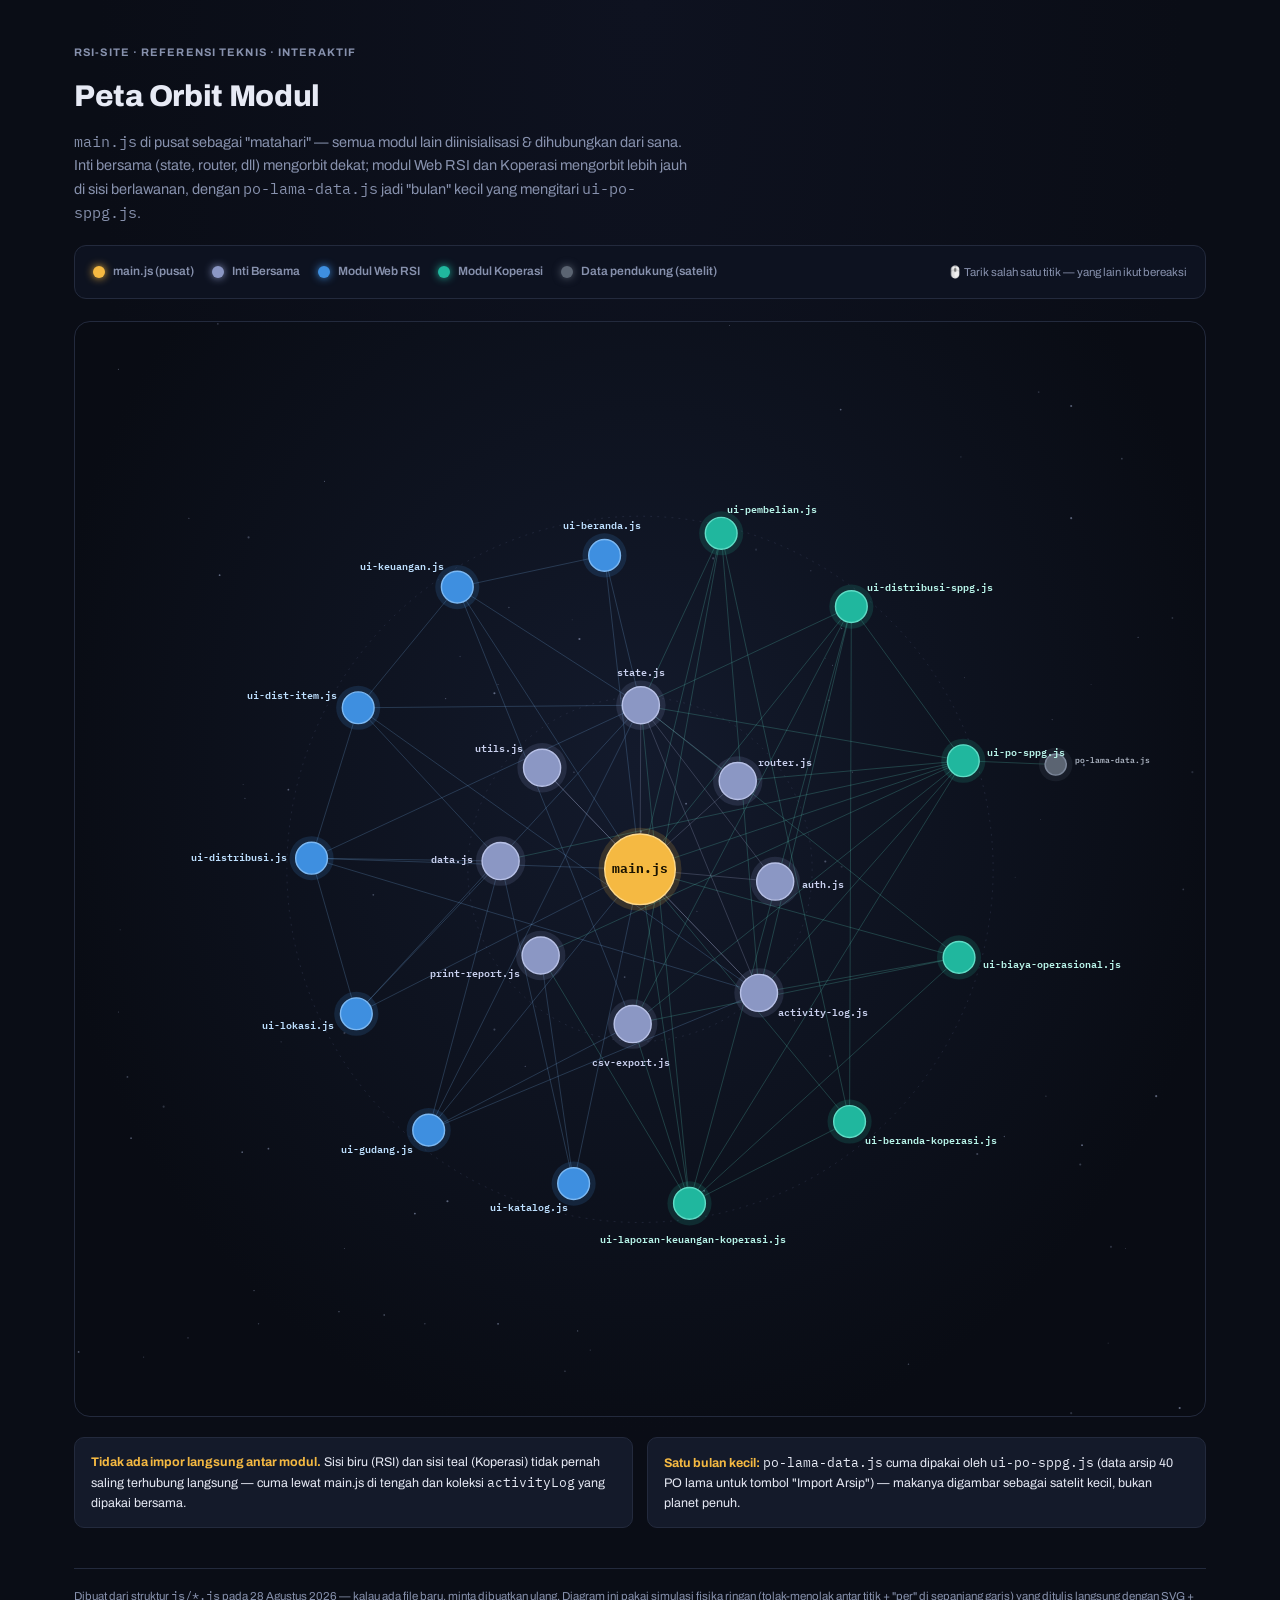
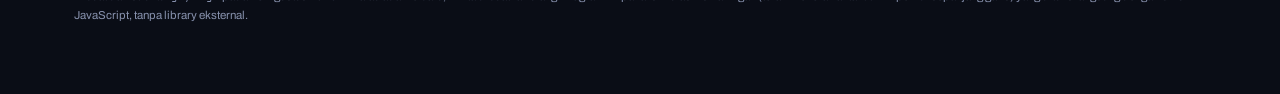
==== commit e1d47bce: "Drop text-wrap:balance from the orbit diagram heading Minor CSS compat cleanup, no visual effect on " ====
--- a/docs/peta-modul-orbit.html
+++ b/docs/peta-modul-orbit.html
@@ -33,7 +33,7 @@
     font-size:11px;font-weight:700;letter-spacing:0.1em;text-transform:uppercase;
     color:var(--muted);margin-bottom:10px;
   }
-  h1{font-size:30px;font-weight:800;margin:0 0 10px;letter-spacing:-0.01em;text-wrap:balance;}
+  h1{font-size:30px;font-weight:800;margin:0 0 10px;letter-spacing:-0.01em;}
   .lede{font-size:14.5px;color:var(--muted);max-width:620px;margin:0 0 20px;}
 
   .legend{
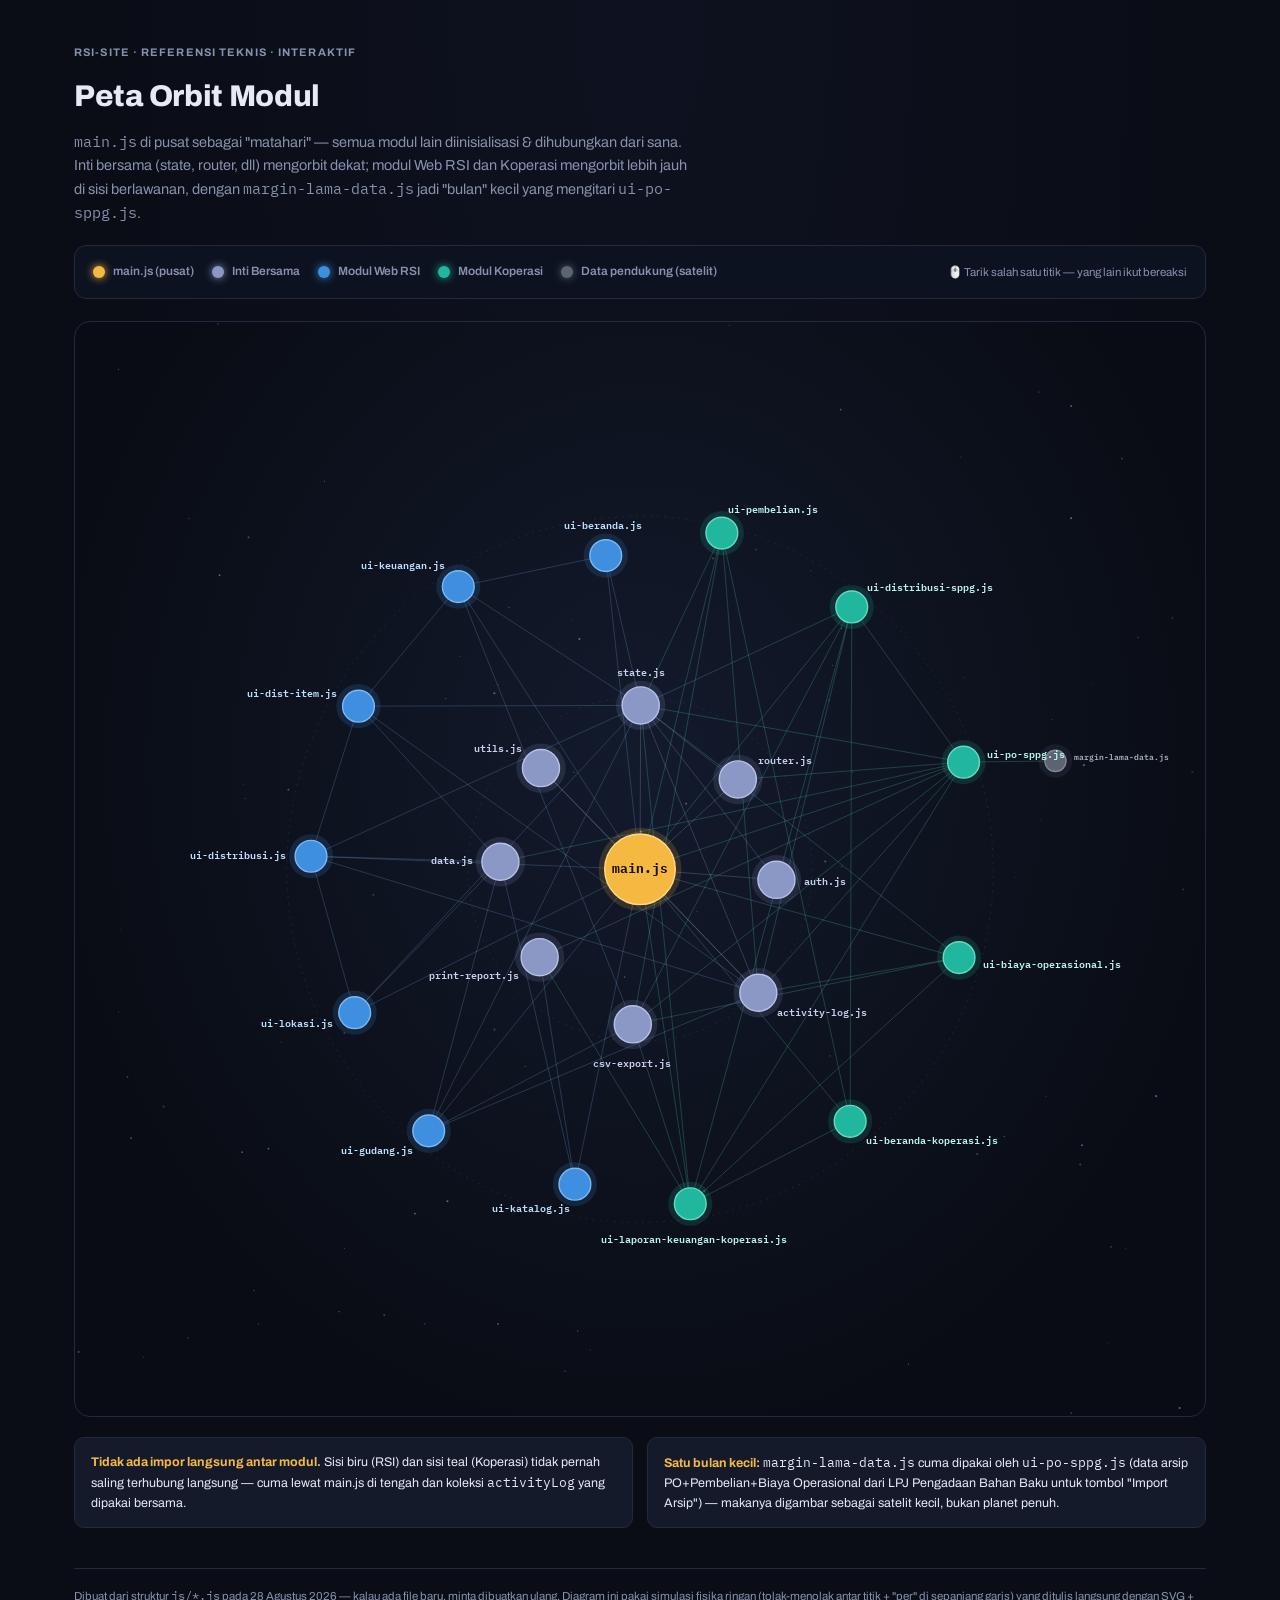
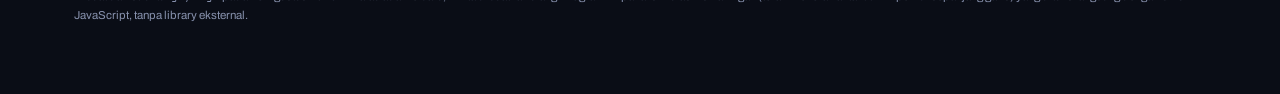
==== commit 9757f7cc: "Replace PO archive with full LPJ margin data (April-Agustus 2026) The old archive (js/po-lama-data.j" ====
--- a/docs/peta-modul-orbit.html
+++ b/docs/peta-modul-orbit.html
@@ -77,7 +77,7 @@
 <div class="wrap">
   <div class="eyebrow">rsi-site &middot; referensi teknis &middot; interaktif</div>
   <h1>Peta Orbit Modul</h1>
-  <p class="lede"><code class="mono">main.js</code> di pusat sebagai "matahari" — semua modul lain diinisialisasi &amp; dihubungkan dari sana. Inti bersama (state, router, dll) mengorbit dekat; modul Web RSI dan Koperasi mengorbit lebih jauh di sisi berlawanan, dengan <code class="mono">po-lama-data.js</code> jadi "bulan" kecil yang mengitari <code class="mono">ui-po-sppg.js</code>.</p>
+  <p class="lede"><code class="mono">main.js</code> di pusat sebagai "matahari" — semua modul lain diinisialisasi &amp; dihubungkan dari sana. Inti bersama (state, router, dll) mengorbit dekat; modul Web RSI dan Koperasi mengorbit lebih jauh di sisi berlawanan, dengan <code class="mono">margin-lama-data.js</code> jadi "bulan" kecil yang mengitari <code class="mono">ui-po-sppg.js</code>.</p>
 
   <div class="legend">
     <div class="legend-item"><span class="dot main"></span>main.js (pusat)</div>
@@ -94,7 +94,7 @@
 
   <div class="insight-row">
     <div class="insight"><b>Tidak ada impor langsung antar modul.</b> Sisi biru (RSI) dan sisi teal (Koperasi) tidak pernah saling terhubung langsung — cuma lewat main.js di tengah dan koleksi <code class="mono">activityLog</code> yang dipakai bersama.</div>
-    <div class="insight"><b>Satu bulan kecil:</b> <code class="mono">po-lama-data.js</code> cuma dipakai oleh <code class="mono">ui-po-sppg.js</code> (data arsip 40 PO lama untuk tombol "Import Arsip") — makanya digambar sebagai satelit kecil, bukan planet penuh.</div>
+    <div class="insight"><b>Satu bulan kecil:</b> <code class="mono">margin-lama-data.js</code> cuma dipakai oleh <code class="mono">ui-po-sppg.js</code> (data arsip PO+Pembelian+Biaya Operasional dari LPJ Pengadaan Bahan Baku untuk tombol "Import Arsip") — makanya digambar sebagai satelit kecil, bukan planet penuh.</div>
   </div>
 
   <footer>Dibuat dari struktur <code class="mono">js/*.js</code> pada 28 Agustus 2026 — kalau ada file baru, minta dibuatkan ulang. Diagram ini pakai simulasi fisika ringan (tolak-menolak antar titik + "per" di sepanjang garis) yang ditulis langsung dengan SVG + JavaScript, tanpa library eksternal.</footer>
@@ -133,7 +133,7 @@
   {id:'biayaop',label:'ui-biaya-operasional.js',cat:'kop',x:1024.5,y:730.3,r:18},
   {id:'berandaKop',label:'ui-beranda-koperasi.js',cat:'kop',x:907.7,y:917.3,r:18},
   {id:'laporan',label:'ui-laporan-keuangan-koperasi.js',cat:'kop',x:709.5,y:1013.9,r:18},
-  {id:'polama',label:'po-lama-data.js',cat:'moon',x:1091.8,y:490.5,r:12}
+  {id:'polama',label:'margin-lama-data.js',cat:'moon',x:1091.8,y:490.5,r:12}
 ];
 
 const EDGES = [
